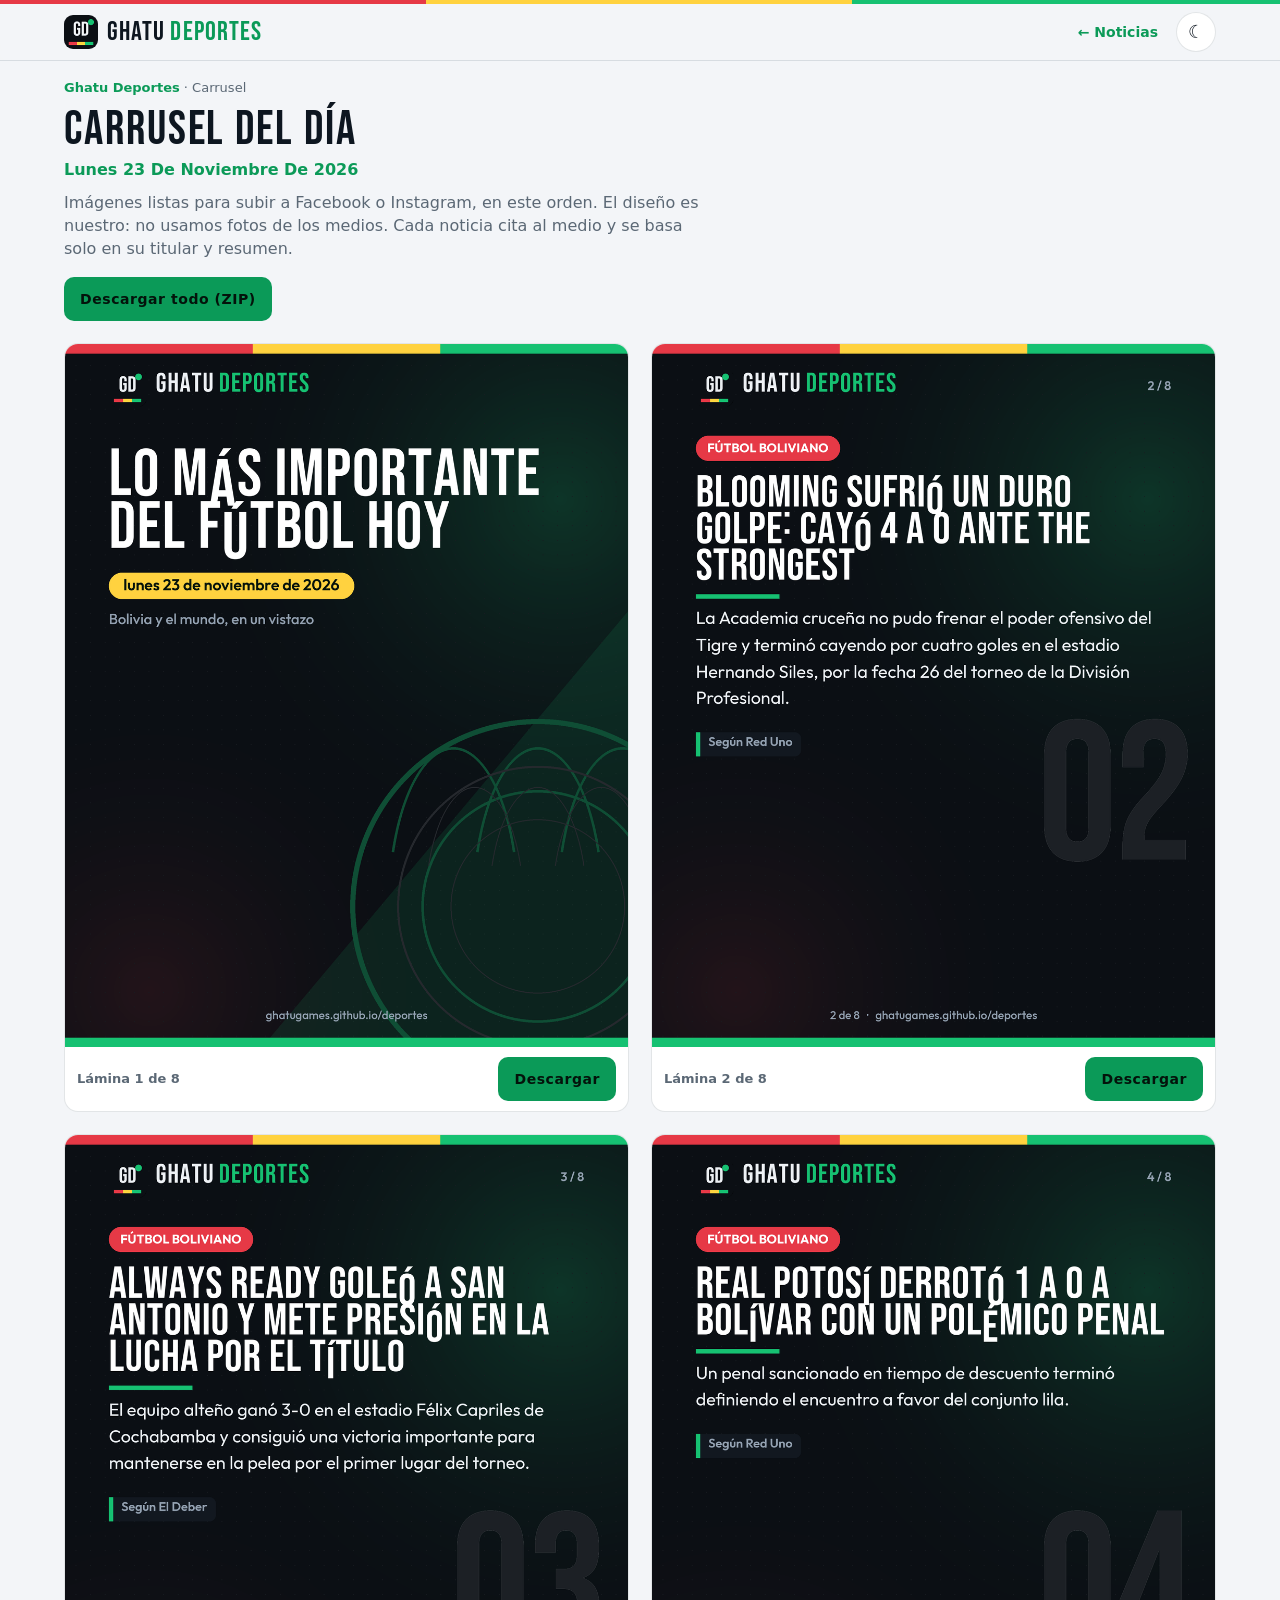
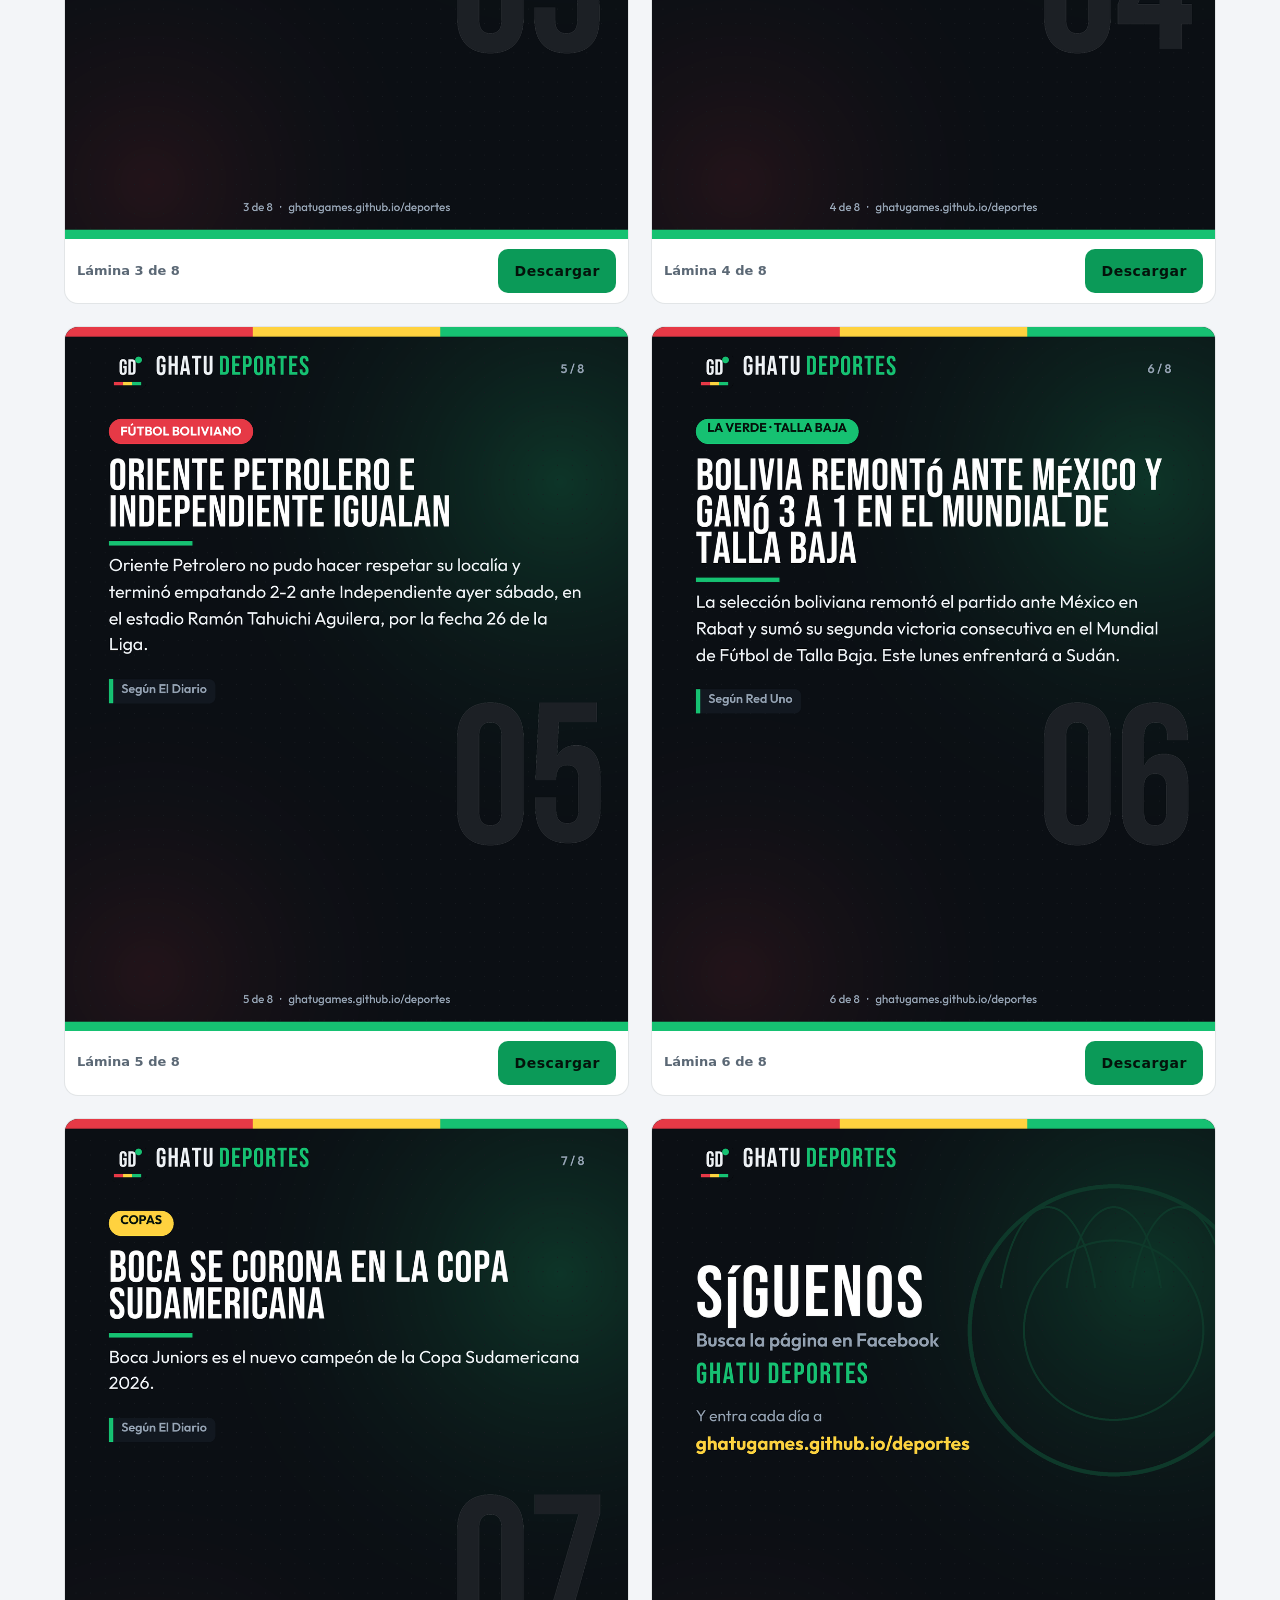
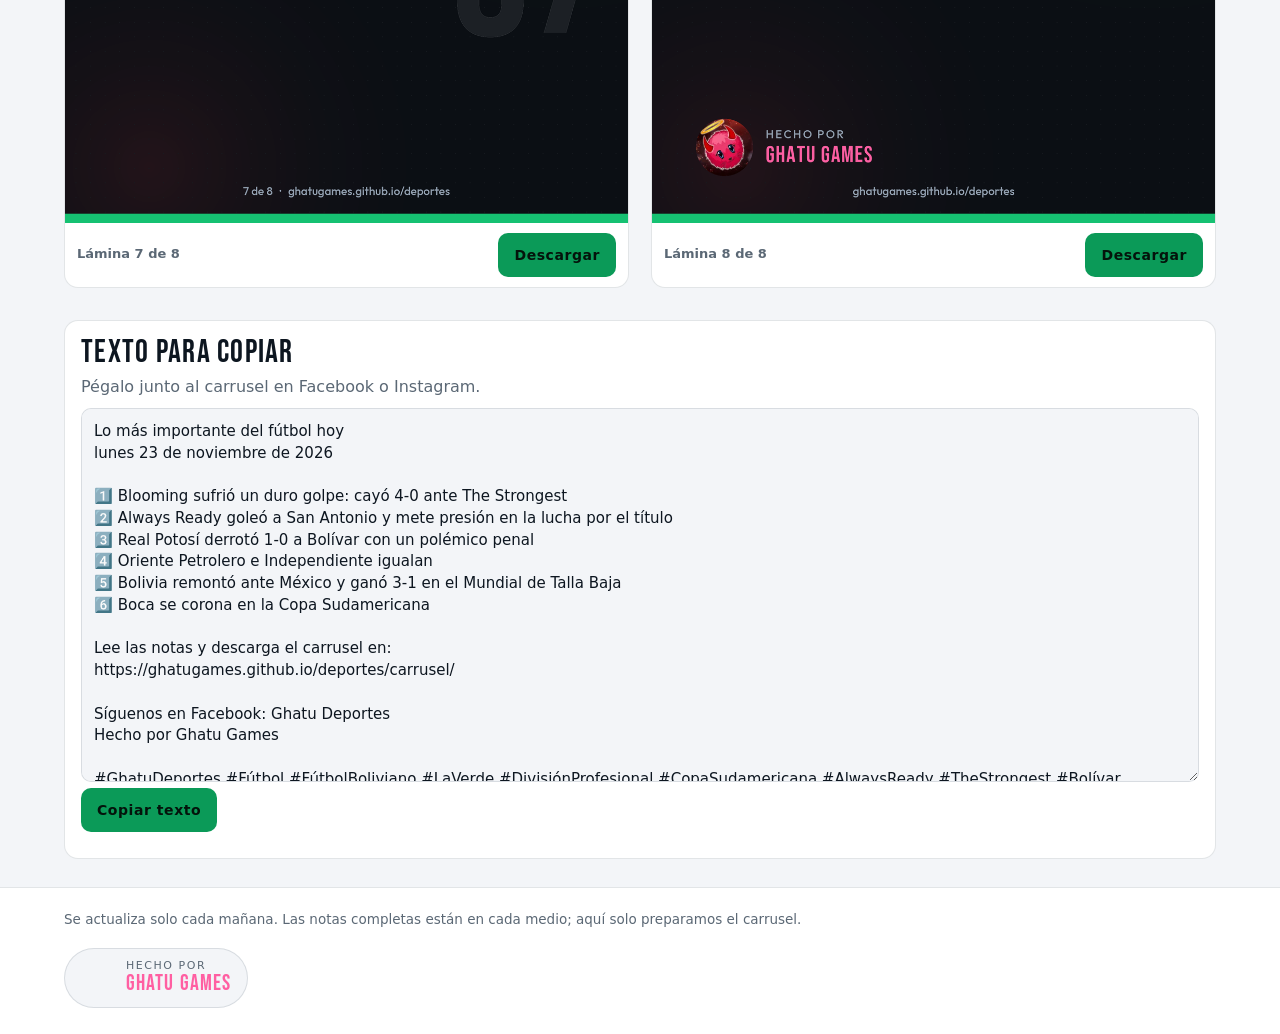
==== carrusel/index.html @ bcbf6e34 "Carrusel diario de fútbol (imágenes para Facebook e Instagram) Genera cada mañana 6–8 láminas 1080×1" ====
<!DOCTYPE html>
<html lang="es">
<head>
<meta charset="utf-8">
<meta name="viewport" content="width=device-width, initial-scale=1, viewport-fit=cover">
<title>Carrusel del día · Ghatu Deportes</title>
<meta name="description" content="Lo más importante del fútbol hoy, en imágenes listas para Facebook e Instagram. lunes 23 de noviembre de 2026.">
<meta http-equiv="Content-Security-Policy" content="default-src 'self'; img-src 'self'; style-src 'self'; script-src 'self'; connect-src 'self'; font-src 'self'; base-uri 'self'; form-action 'none'">
<meta name="theme-color" content="#0b0f14">
<meta property="og:title" content="Carrusel del día · Ghatu Deportes">
<meta property="og:description" content="Lo más importante del fútbol hoy, en imágenes para compartir.">
<meta property="og:type" content="website">
<meta property="og:url" content="https://ghatugames.github.io/deportes/carrusel/">
<meta property="og:image" content="https://ghatugames.github.io/deportes/carrusel/hoy/1.png">
<link rel="canonical" href="https://ghatugames.github.io/deportes/carrusel/">
<link rel="icon" href="../assets/icono-32.png" type="image/png">
<link rel="apple-touch-icon" href="../assets/icono-180.png">
<link rel="preload" href="../assets/fuentes/bebas-neue.woff2" as="font" type="font/woff2" crossorigin>
<link rel="stylesheet" href="../assets/estilo.css">
<link rel="stylesheet" href="estilo.css">
<script src="../assets/tema.js"></script>
</head>
<body class="pag-carrusel">
<a class="saltar" href="#laminas">Saltar a las láminas</a>
<header class="cabecera">
  <div class="envoltura barra">
    <a class="marca" href="../" aria-label="Ghatu Deportes, inicio">
      <img src="../assets/icono-64.png" alt="" width="34" height="34"><span>Ghatu <b>Deportes</b></span>
    </a>
    <a class="volver" href="../">← Noticias</a>
    <button class="tema" id="tema" type="button" aria-label="Cambiar a modo claro" title="Modo claro / oscuro"><span aria-hidden="true"></span></button>
  </div>
</header>
<main class="envoltura">
  <p class="migas"><a href="../">Ghatu Deportes</a> · Carrusel</p>
  <h1>Carrusel del día</h1>
  <p class="fecha-dia">lunes 23 de noviembre de 2026</p>
  <p class="intro">Imágenes listas para subir a Facebook o Instagram, en este orden. El diseño es nuestro: no usamos fotos de los medios. Cada noticia cita al medio y se basa solo en su titular y resumen.</p>
  <p class="acciones">
    <a class="boton" href="hoy/ghatu-deportes-carrusel-2026-11-23.zip" download>Descargar todo (ZIP)</a>
  </p>
  <section id="laminas" class="laminas" aria-label="Láminas de hoy">
<figure class="lamina">
  <img src="hoy/1.png" alt="Portada: lo más importante del fútbol hoy, lunes 23 de noviembre de 2026" width="1080" height="1350">
  <figcaption><span>Lámina 1 de 8</span><a class="boton" href="hoy/1.png" download="ghatu-deportes-2026-11-23-1.png">Descargar</a></figcaption>
</figure>
<figure class="lamina">
  <img src="hoy/2.png" alt="Blooming sufrió un duro golpe: cayó 4-0 ante The Strongest (según Red Uno)" width="1080" height="1350">
  <figcaption><span>Lámina 2 de 8</span><a class="boton" href="hoy/2.png" download="ghatu-deportes-2026-11-23-2.png">Descargar</a></figcaption>
</figure>
<figure class="lamina">
  <img src="hoy/3.png" alt="Always Ready goleó a San Antonio y mete presión en la lucha por el título (según El Deber)" width="1080" height="1350">
  <figcaption><span>Lámina 3 de 8</span><a class="boton" href="hoy/3.png" download="ghatu-deportes-2026-11-23-3.png">Descargar</a></figcaption>
</figure>
<figure class="lamina">
  <img src="hoy/4.png" alt="Real Potosí derrotó 1-0 a Bolívar con un polémico penal (según Red Uno)" width="1080" height="1350">
  <figcaption><span>Lámina 4 de 8</span><a class="boton" href="hoy/4.png" download="ghatu-deportes-2026-11-23-4.png">Descargar</a></figcaption>
</figure>
<figure class="lamina">
  <img src="hoy/5.png" alt="Oriente Petrolero e Independiente igualan (según El Diario)" width="1080" height="1350">
  <figcaption><span>Lámina 5 de 8</span><a class="boton" href="hoy/5.png" download="ghatu-deportes-2026-11-23-5.png">Descargar</a></figcaption>
</figure>
<figure class="lamina">
  <img src="hoy/6.png" alt="Bolivia remontó ante México y ganó 3-1 en el Mundial de Talla Baja (según Red Uno)" width="1080" height="1350">
  <figcaption><span>Lámina 6 de 8</span><a class="boton" href="hoy/6.png" download="ghatu-deportes-2026-11-23-6.png">Descargar</a></figcaption>
</figure>
<figure class="lamina">
  <img src="hoy/7.png" alt="Boca se corona en la Copa Sudamericana (según El Diario)" width="1080" height="1350">
  <figcaption><span>Lámina 7 de 8</span><a class="boton" href="hoy/7.png" download="ghatu-deportes-2026-11-23-7.png">Descargar</a></figcaption>
</figure>
<figure class="lamina">
  <img src="hoy/8.png" alt="Cierre: sigue a Ghatu Deportes en Facebook y en la web. Hecho por Ghatu Games." width="1080" height="1350">
  <figcaption><span>Lámina 8 de 8</span><a class="boton" href="hoy/8.png" download="ghatu-deportes-2026-11-23-8.png">Descargar</a></figcaption>
</figure>
  </section>
  <section class="epigrafe" aria-labelledby="epi-t">
    <h2 id="epi-t">Texto para copiar</h2>
    <p>Pégalo junto al carrusel en Facebook o Instagram.</p>
    <textarea id="pie" readonly rows="16">Lo más importante del fútbol hoy
lunes 23 de noviembre de 2026

1️⃣ Blooming sufrió un duro golpe: cayó 4-0 ante The Strongest
2️⃣ Always Ready goleó a San Antonio y mete presión en la lucha por el título
3️⃣ Real Potosí derrotó 1-0 a Bolívar con un polémico penal
4️⃣ Oriente Petrolero e Independiente igualan
5️⃣ Bolivia remontó ante México y ganó 3-1 en el Mundial de Talla Baja
6️⃣ Boca se corona en la Copa Sudamericana

Lee las notas y descarga el carrusel en:
https://ghatugames.github.io/deportes/carrusel/

Síguenos en Facebook: Ghatu Deportes
Hecho por Ghatu Games

#GhatuDeportes #Fútbol #FútbolBoliviano #LaVerde #DivisiónProfesional #CopaSudamericana #AlwaysReady #TheStrongest #Bolívar #Blooming #BocaJuniors #SanAntonio</textarea>
    <p class="acciones"><button type="button" class="boton" id="copiar">Copiar texto</button> <span id="copiado" hidden>Listo, ya está copiado.</span></p>
  </section>
</main>
<footer class="pie">
  <div class="envoltura">
    <p>Se actualiza solo cada mañana. Las notas completas están en cada medio; aquí solo preparamos el carrusel.</p>
    <a class="sello" href="https://ghatugames.github.io/" target="_blank" rel="noopener"><img src="../assets/ghatu-128.webp" alt="" width="44" height="44" loading="lazy"><span><small>Hecho por</small><b>Ghatu Games</b></span></a>
  </div>
</footer>
<script src="app.js"></script>
</body>
</html>
---- assets/estilo.css ----
@font-face{font-family:"Bebas Neue";src:url(fuentes/bebas-neue.woff2) format("woff2");font-display:swap}
:root{--fondo:#0b0f14;--panel:#121820;--panel2:#18202b;--linea:rgba(160,180,200,.14);--texto:#eef2f6;--suave:#93a1b1;--acento:#16c172;--acento2:#0fa35f;--rojo:#e63946;--amarillo:#ffd23f;--verde:#16c172;--sombra:0 8px 24px rgba(0,0,0,.35);--radio:12px;--max:1180px;color-scheme:dark}
@media (prefers-color-scheme:light){:root:not([data-tema=oscuro]){--fondo:#f3f5f8;--panel:#fff;--panel2:#eef1f5;--linea:rgba(20,40,60,.12);--texto:#0d1620;--suave:#5b6875;--acento:#0b9a58;--acento2:#087a46;--sombra:0 6px 18px rgba(15,30,50,.08);color-scheme:light}}
:root[data-tema=claro]{--fondo:#f3f5f8;--panel:#fff;--panel2:#eef1f5;--linea:rgba(20,40,60,.12);--texto:#0d1620;--suave:#5b6875;--acento:#0b9a58;--acento2:#087a46;--sombra:0 6px 18px rgba(15,30,50,.08);color-scheme:light}
*{box-sizing:border-box}
html{-webkit-text-size-adjust:100%}
body{margin:0;background:var(--fondo);color:var(--texto);font:16px/1.45 system-ui,-apple-system,"Segoe UI",Roboto,"Noto Sans",Arial,sans-serif;min-height:100vh;overflow-x:hidden}
a{color:inherit}
img{max-width:100%}
.envoltura{max-width:var(--max);margin:0 auto;padding:0 14px}
.saltar{position:absolute;left:-999px;top:6px;z-index:50;background:var(--acento);color:#04130b;padding:8px 12px;border-radius:8px}.saltar:focus{left:8px}
/* cabecera */
.cabecera{position:sticky;top:0;z-index:20;background:color-mix(in srgb,var(--fondo) 88%,transparent);backdrop-filter:saturate(1.4) blur(10px);-webkit-backdrop-filter:saturate(1.4) blur(10px);border-bottom:1px solid var(--linea)}
.cabecera::before{content:"";display:block;height:4px;background:linear-gradient(90deg,var(--rojo) 0 33.3%,var(--amarillo) 33.3% 66.6%,var(--verde) 66.6%)}
.barra{display:flex;align-items:center;gap:10px;height:56px}
.marca{display:flex;align-items:center;gap:9px;text-decoration:none;min-width:0}
.marca img{width:34px;height:34px;border-radius:9px;flex:none}
.marca span{font:400 27px/1 "Bebas Neue",Impact,"Arial Narrow",sans-serif;letter-spacing:.04em;white-space:nowrap}
.marca b{font-weight:400;color:var(--acento)}
.estado{margin-left:auto;display:inline-flex;align-items:center;gap:6px;min-height:30px;padding:4px 10px;border:1px solid var(--linea);border-radius:99px;background:var(--panel);color:var(--suave);font-size:12.5px;white-space:nowrap;max-width:46vw;overflow:hidden}
.estado span{overflow:hidden;text-overflow:ellipsis}
.estado i{flex:none;width:8px;height:8px;border-radius:50%;background:var(--suave)}
.estado.ok i{background:var(--verde);box-shadow:0 0 0 0 rgba(22,193,114,.6);animation:latido 2s infinite}
.estado.viejo i{background:var(--amarillo)}.estado.error i{background:var(--rojo)}
@keyframes latido{70%{box-shadow:0 0 0 7px rgba(22,193,114,0)}100%{box-shadow:0 0 0 0 rgba(22,193,114,0)}}
.tema{flex:none;width:40px;height:40px;border-radius:50%;border:1px solid var(--linea);background:var(--panel);color:var(--texto);cursor:pointer;display:grid;place-items:center}
.tema span::before{content:"☀";font-size:18px}
:root[data-tema=claro] .tema span::before{content:"☾"}
@media (prefers-color-scheme:light){:root:not([data-tema=oscuro]) .tema span::before{content:"☾"}}
/* pestañas */
.pestanas{display:flex;gap:6px;overflow-x:auto;scrollbar-width:none;padding-bottom:10px;padding-top:2px;scroll-padding:14px}
.pestanas::-webkit-scrollbar{display:none}
.pestanas button{flex:none;display:inline-flex;align-items:center;gap:6px;min-height:38px;padding:6px 13px;border-radius:99px;border:1px solid var(--linea);background:var(--panel);color:var(--suave);font:700 13.5px/1 inherit;font-family:inherit;cursor:pointer;white-space:nowrap}
.pestanas button small{font-size:11px;font-weight:700;opacity:.75;padding:2px 6px;border-radius:99px;background:var(--panel2)}
.pestanas button[aria-pressed=true]{background:var(--acento);border-color:var(--acento);color:#04130b}
.pestanas button[aria-pressed=true] small{background:rgba(0,0,0,.15);opacity:1}
/* buscador */
.buscador{position:relative;margin:14px 0 6px}
.buscador svg{position:absolute;left:13px;top:50%;width:19px;height:19px;transform:translateY(-50%);fill:none;stroke:var(--suave);stroke-width:2.2;stroke-linecap:round}
.buscador input{width:100%;height:46px;padding:0 44px 0 42px;border-radius:12px;border:1px solid var(--linea);background:var(--panel);color:var(--texto);font:inherit;font-size:16px;outline:none;-webkit-appearance:none;appearance:none}
.buscador input::-webkit-search-cancel-button{display:none}
.buscador input:focus{border-color:var(--acento);box-shadow:0 0 0 3px color-mix(in srgb,var(--acento) 25%,transparent)}
.buscador button{position:absolute;right:5px;top:50%;transform:translateY(-50%);width:36px;height:36px;border:0;border-radius:9px;background:transparent;color:var(--suave);font-size:16px;cursor:pointer}
.resumen-lista{margin:6px 2px 10px;min-height:20px;color:var(--suave);font-size:13px}
/* tarjetas */
.lista{display:grid;gap:10px}
.nota{display:grid;grid-template-columns:1fr 104px;gap:12px;align-items:start;padding:12px;background:var(--panel);border:1px solid var(--linea);border-radius:var(--radio);text-decoration:none;color:inherit;transition:border-color .15s,transform .15s;min-width:0}
.nota:hover{border-color:color-mix(in srgb,var(--acento) 55%,var(--linea))}
.nota:active{transform:scale(.995)}
.nota.sin-img{grid-template-columns:1fr}
.nota .img{grid-column:2;grid-row:1;aspect-ratio:1;border-radius:9px;overflow:hidden;background:var(--panel2)}
.nota .img img{width:100%;height:100%;object-fit:cover;display:block}
.nota .txt{grid-column:1;grid-row:1;min-width:0}
.meta{display:flex;flex-wrap:wrap;align-items:center;gap:4px 8px;margin-bottom:5px;color:var(--suave);font-size:12px}
.medio{font-weight:800;color:var(--texto);letter-spacing:.01em}
.cat{font-size:10.5px;font-weight:800;letter-spacing:.06em;text-transform:uppercase;padding:2px 7px;border-radius:5px;background:var(--panel2);color:var(--suave)}
.cat.bolivia{background:color-mix(in srgb,var(--verde) 18%,transparent);color:var(--acento)}
.cat.seleccion{background:color-mix(in srgb,var(--amarillo) 22%,transparent);color:color-mix(in srgb,var(--amarillo) 70%,var(--texto))}
.cat.copas{background:color-mix(in srgb,#5b8cff 20%,transparent);color:#7aa2ff}
.cat.otros{background:color-mix(in srgb,var(--rojo) 16%,transparent);color:#ff7b85}
:root[data-tema=claro] .cat.copas{color:#2f5fd0}:root[data-tema=claro] .cat.otros{color:#c22433}:root[data-tema=claro] .cat.seleccion{color:#8a6a00}
@media (prefers-color-scheme:light){:root:not([data-tema=oscuro]) .cat.copas{color:#2f5fd0}:root:not([data-tema=oscuro]) .cat.otros{color:#c22433}:root:not([data-tema=oscuro]) .cat.seleccion{color:#8a6a00}}
.nota h2{margin:0;font-size:16.5px;line-height:1.28;font-weight:750;overflow-wrap:anywhere}
.nota p{margin:6px 0 0;color:var(--suave);font-size:14px;line-height:1.42;display:-webkit-box;-webkit-line-clamp:2;-webkit-box-orient:vertical;overflow:hidden;overflow-wrap:anywhere}
.nota .ir{display:none}
/* portada (primera noticia con imagen) */
.nota.portada{grid-template-columns:1fr;padding:0;overflow:hidden}
.nota.portada .img{grid-column:1;grid-row:1;aspect-ratio:16/9;border-radius:0}
.nota.portada .txt{grid-row:2;padding:12px 14px 14px}
.nota.portada h2{font:400 clamp(28px,7.4vw,44px)/1.02 "Bebas Neue",Impact,"Arial Narrow",sans-serif;letter-spacing:.01em}
.nota.portada p{-webkit-line-clamp:3;font-size:15px}
.esqueleto{height:112px;border-radius:var(--radio);background:linear-gradient(90deg,var(--panel) 0,var(--panel2) 50%,var(--panel) 100%);background-size:200% 100%;animation:brillo 1.2s infinite}
@keyframes brillo{to{background-position:-200% 0}}
.mas{text-align:center;margin:18px 0 8px}
.boton{min-height:46px;padding:10px 22px;border-radius:12px;border:1px solid var(--linea);background:var(--panel);color:var(--texto);font:800 14px inherit;font-family:inherit;letter-spacing:.04em;cursor:pointer}
.boton:hover{border-color:var(--acento)}
.boton.primario{background:var(--acento);border-color:var(--acento);color:#04130b}
.aviso{padding:22px 16px;border:1px dashed var(--linea);border-radius:var(--radio);text-align:center;color:var(--suave);background:var(--panel)}
.aviso b{display:block;color:var(--texto);font-size:17px;margin-bottom:4px}
.aviso .boton{margin-top:12px}
mark{background:color-mix(in srgb,var(--amarillo) 45%,transparent);color:inherit;border-radius:3px;padding:0 1px}
/* pie */
.pie{margin-top:28px;border-top:1px solid var(--linea);padding:22px 0 calc(26px + env(safe-area-inset-bottom));color:var(--suave);font-size:13.5px;background:var(--panel)}
.pie p{margin:0 0 10px;max-width:760px}
.pie b{color:var(--texto)}
.fuentes{margin:6px 0 12px}
.fuentes summary{cursor:pointer;font-weight:800;color:var(--texto);min-height:32px;display:flex;align-items:center}
.fuentes ul{list-style:none;padding:0;margin:6px 0 0;display:grid;grid-template-columns:repeat(auto-fill,minmax(210px,1fr));gap:4px 14px}
.fuentes li{display:flex;gap:7px;align-items:center;font-size:13px}
.fuentes li i{width:8px;height:8px;border-radius:50%;background:var(--verde);flex:none}.fuentes li.mal i{background:var(--rojo)}
.fuentes li small{margin-left:auto;opacity:.8}
.pie .pie-nota{margin-top:4px;font-size:12.5px}
.sello{display:inline-flex;align-items:center;gap:10px;margin-top:8px;padding:7px 16px 7px 7px;border-radius:99px;border:1px solid var(--linea);background:var(--fondo);text-decoration:none;color:var(--texto)}
.sello:hover{border-color:#ff5fa2}
.sello img{width:44px;height:44px;border-radius:50%}
.sello span{display:flex;flex-direction:column;line-height:1.1}
.sello small{font-size:11px;letter-spacing:.14em;text-transform:uppercase;color:var(--suave)}
.sello b{font:400 22px/1 "Bebas Neue",Impact,sans-serif;letter-spacing:.05em;color:#ff5fa2}
/* tira Bolivia */
.tira{margin:12px 0 4px}
.tira-cab{display:flex;align-items:center;justify-content:space-between;gap:10px;margin-bottom:8px}
.tira h2{margin:0;display:flex;align-items:center;gap:8px;font:400 25px/1 "Bebas Neue",Impact,"Arial Narrow",sans-serif;letter-spacing:.03em}
.tira .punto{width:22px;height:14px;border-radius:3px;background:linear-gradient(180deg,var(--rojo) 0 33.3%,var(--amarillo) 33.3% 66.6%,var(--verde) 66.6%)}
.enlace{border:0;background:none;color:var(--acento);font:800 13px inherit;font-family:inherit;cursor:pointer;padding:8px 2px;min-height:36px}
.tira-lista{display:grid;grid-auto-flow:column;grid-auto-columns:minmax(236px,72%);gap:10px;overflow-x:auto;scroll-snap-type:x mandatory;scrollbar-width:none;padding-bottom:4px}
.tira-lista::-webkit-scrollbar{display:none}
.mini{scroll-snap-align:start;display:flex;flex-direction:column;gap:6px;min-height:118px;padding:11px 12px;border-radius:var(--radio);background:var(--panel);border:1px solid var(--linea);border-top:3px solid var(--verde);text-decoration:none;min-width:0}
.mini:hover{border-color:var(--acento)}
.mini b{font-size:15px;line-height:1.28;font-weight:750;display:-webkit-box;-webkit-line-clamp:3;-webkit-box-orient:vertical;overflow:hidden;overflow-wrap:anywhere}
.mini small{margin-top:auto;color:var(--suave);font-size:12px}.mini small strong{color:var(--texto)}
@media (min-width:700px){.tira-lista{grid-auto-columns:minmax(0,1fr);grid-auto-flow:row;grid-template-columns:repeat(3,minmax(0,1fr))}}
@media (min-width:1020px){.tira-lista{grid-template-columns:repeat(6,minmax(0,1fr))}}
/* celulares angostos: marca y estado compactos */
@media (max-width:480px){.marca span{font-size:23px}.marca img{width:30px;height:30px}.estado .largo{display:none}.estado{max-width:none}.barra{gap:8px}}
@media (max-width:350px){.marca span b{display:none}}
/* escritorio */
@media (min-width:700px){
  .lista{grid-template-columns:repeat(2,minmax(0,1fr));gap:14px}
  .nota.portada{grid-column:1/-1;grid-template-columns:1.25fr 1fr}
  .nota.portada .img{grid-row:1;aspect-ratio:16/10}
  .nota.portada .txt{grid-column:2;grid-row:1;padding:22px;align-self:center}
  .nota.portada p{-webkit-line-clamp:4}
  .nota.portada h2{font-size:clamp(30px,3.2vw,40px)}
  .nota{grid-template-columns:1fr 120px}
}
@media (min-width:1020px){.lista{grid-template-columns:repeat(3,minmax(0,1fr))}.pestanas{flex-wrap:wrap;overflow:visible}}
@media (prefers-reduced-motion:reduce){*{animation:none!important;transition:none!important}}
.pag404{padding:40px 14px}
.boton-enlace{display:inline-flex;align-items:center;text-decoration:none;margin-top:12px}
---- carrusel/estilo.css ----
/* Estilos propios de la página del carrusel. El resto sale de assets/estilo.css. */
.pag-carrusel h1{font:400 48px/1 "Bebas Neue",Impact,"Arial Narrow",sans-serif;letter-spacing:.04em;margin:8px 0 4px}
.pag-carrusel .fecha-dia{color:var(--acento);font-weight:800;margin:0 0 10px;text-transform:capitalize}
.pag-carrusel .intro{max-width:40rem;color:var(--suave);margin:0 0 16px}
.pag-carrusel .migas{font-size:13px;color:var(--suave);margin:18px 0 0}
.pag-carrusel .migas a{color:var(--acento);font-weight:800;text-decoration:none}
.pag-carrusel .volver{margin-left:auto;margin-right:8px;color:var(--acento);font-weight:800;text-decoration:none;font-size:14px;white-space:nowrap}
.pag-carrusel .acciones{display:flex;flex-wrap:wrap;gap:10px;align-items:center;margin:12px 0 22px}
.pag-carrusel .boton{display:inline-flex;align-items:center;justify-content:center;min-height:44px;padding:8px 16px;border-radius:10px;background:var(--acento);color:#04130b;font:800 14px/1 system-ui,sans-serif;text-decoration:none;border:0;cursor:pointer}
.pag-carrusel .boton:hover{background:var(--acento2);color:#04130b}
.pag-carrusel .laminas{display:grid;gap:22px;margin:0 0 32px}
@media (min-width:800px){.pag-carrusel .laminas{grid-template-columns:repeat(2,minmax(0,1fr))}}
.pag-carrusel .lamina{margin:0;background:var(--panel);border:1px solid var(--linea);border-radius:14px;overflow:hidden}
.pag-carrusel .lamina img{display:block;width:100%;height:auto;background:#0b0f14}
.pag-carrusel .lamina figcaption{display:flex;align-items:center;justify-content:space-between;gap:10px;padding:10px 12px}
.pag-carrusel .lamina figcaption span{color:var(--suave);font-size:13px;font-weight:700}
.pag-carrusel .epigrafe{margin:0 0 24px;padding:16px;border-radius:14px;background:var(--panel);border:1px solid var(--linea)}
.pag-carrusel .epigrafe h2{font:400 32px/1 "Bebas Neue",Impact,sans-serif;letter-spacing:.04em;margin:0 0 6px}
.pag-carrusel .epigrafe p{margin:0 0 10px;color:var(--suave)}
.pag-carrusel textarea{width:100%;box-sizing:border-box;min-height:280px;padding:12px;border-radius:10px;border:1px solid var(--linea);background:var(--fondo);color:var(--texto);font:15px/1.45 system-ui,sans-serif;resize:vertical}
.pag-carrusel #copiado{color:var(--acento);font-weight:800;font-size:14px}
@media (max-width:480px){.pag-carrusel h1{font-size:38px}.pag-carrusel .volver{font-size:13px}}
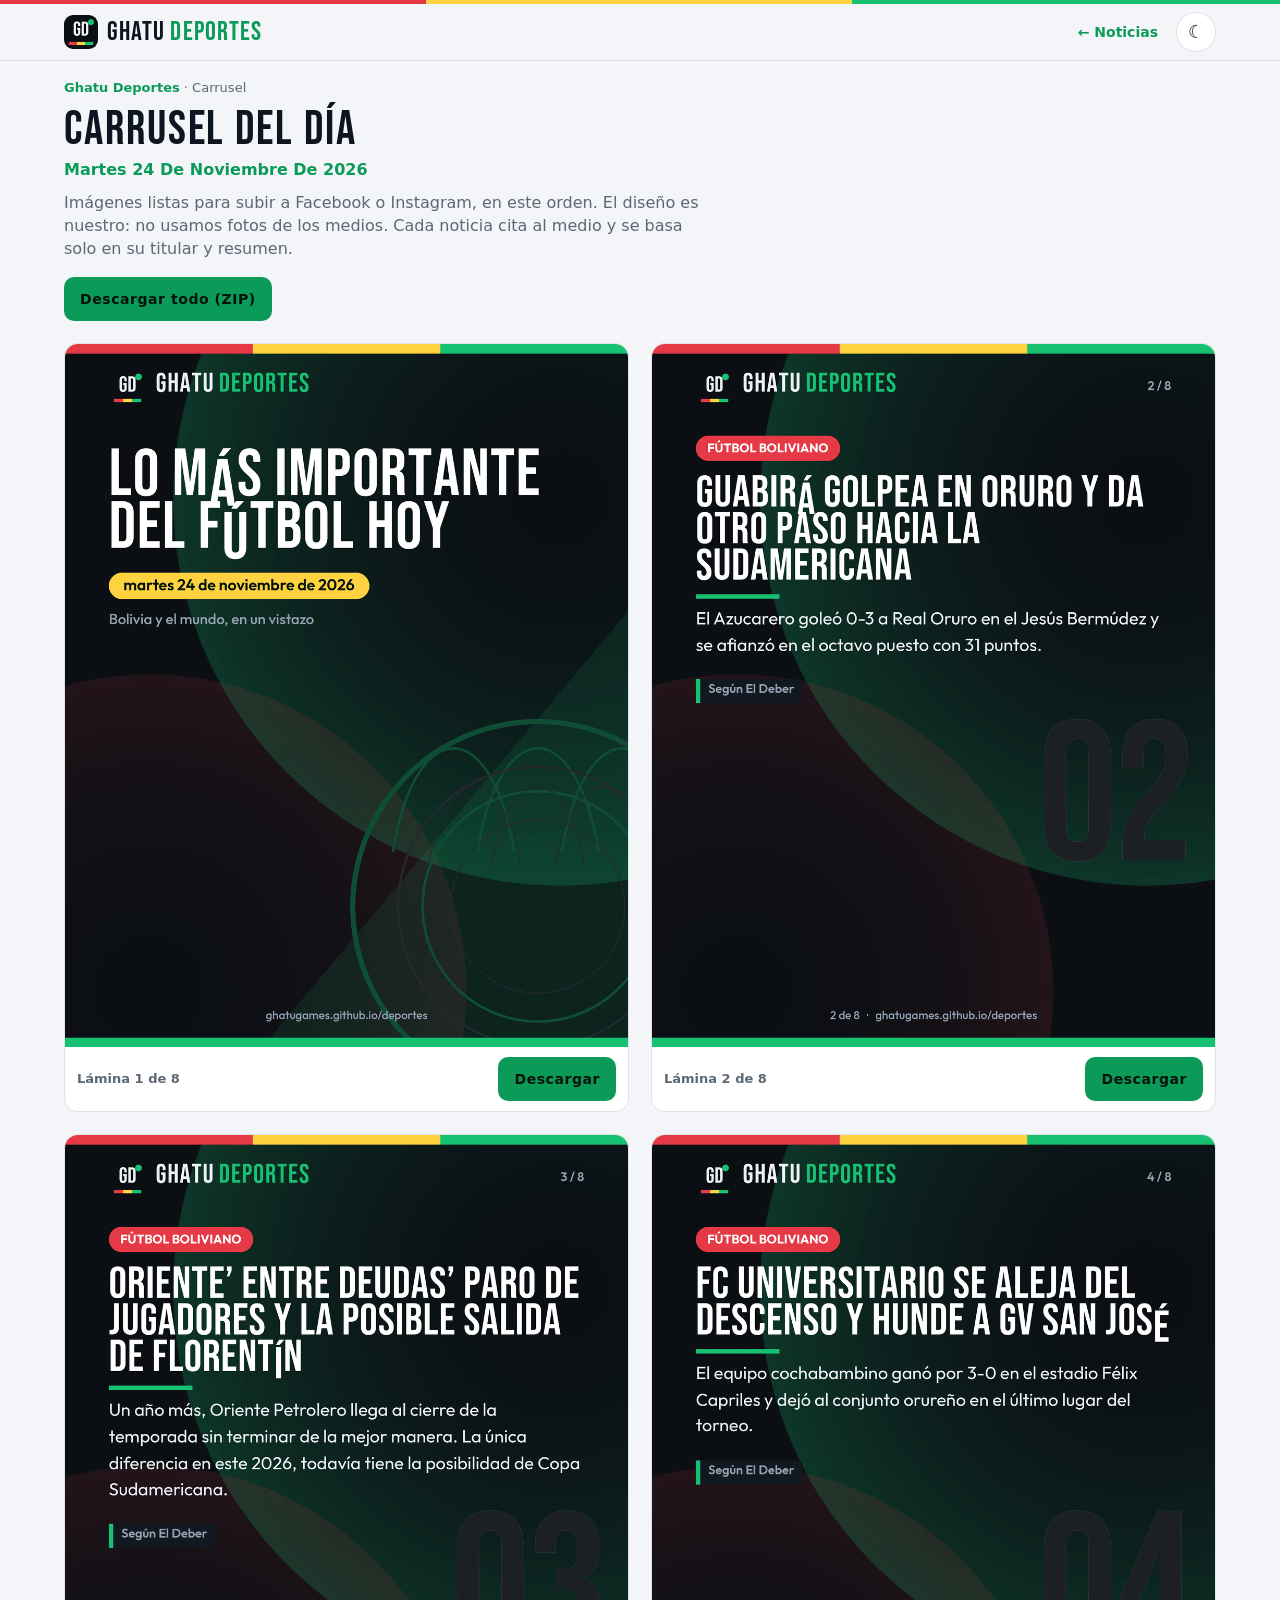
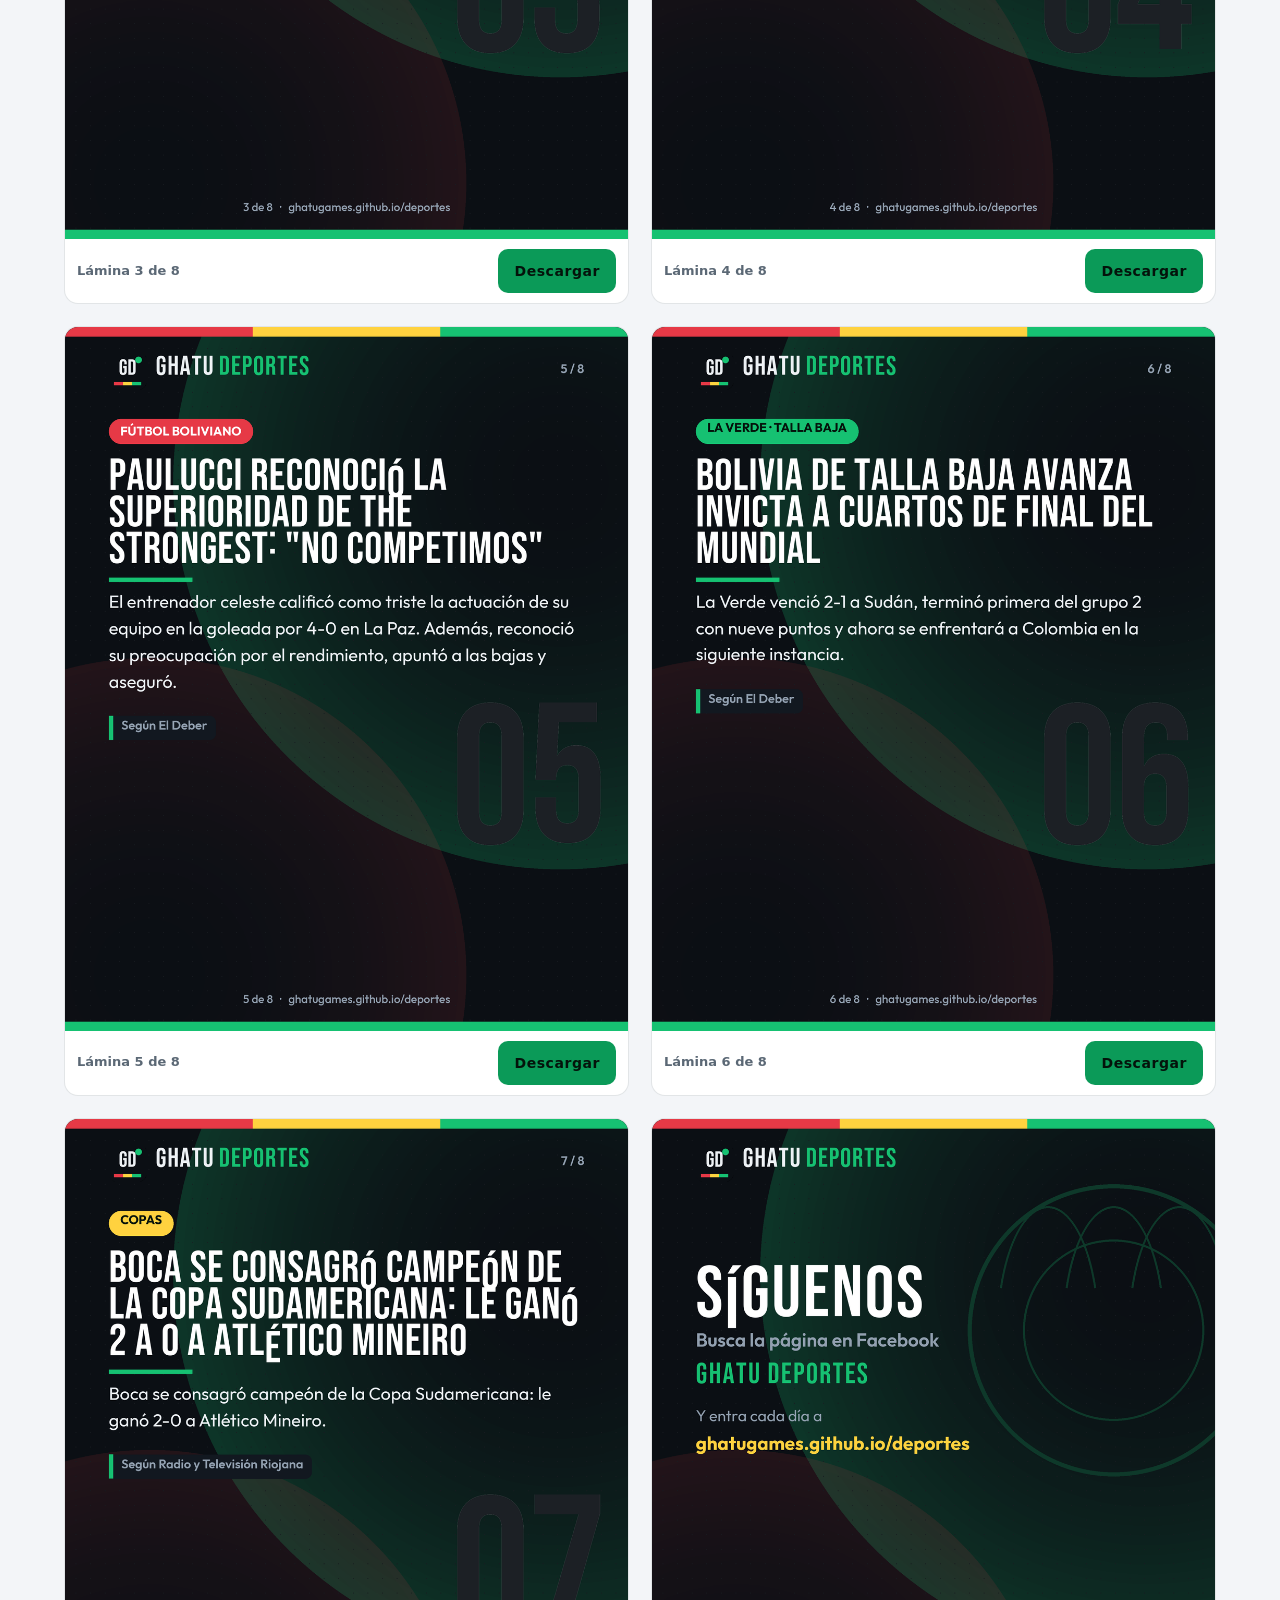
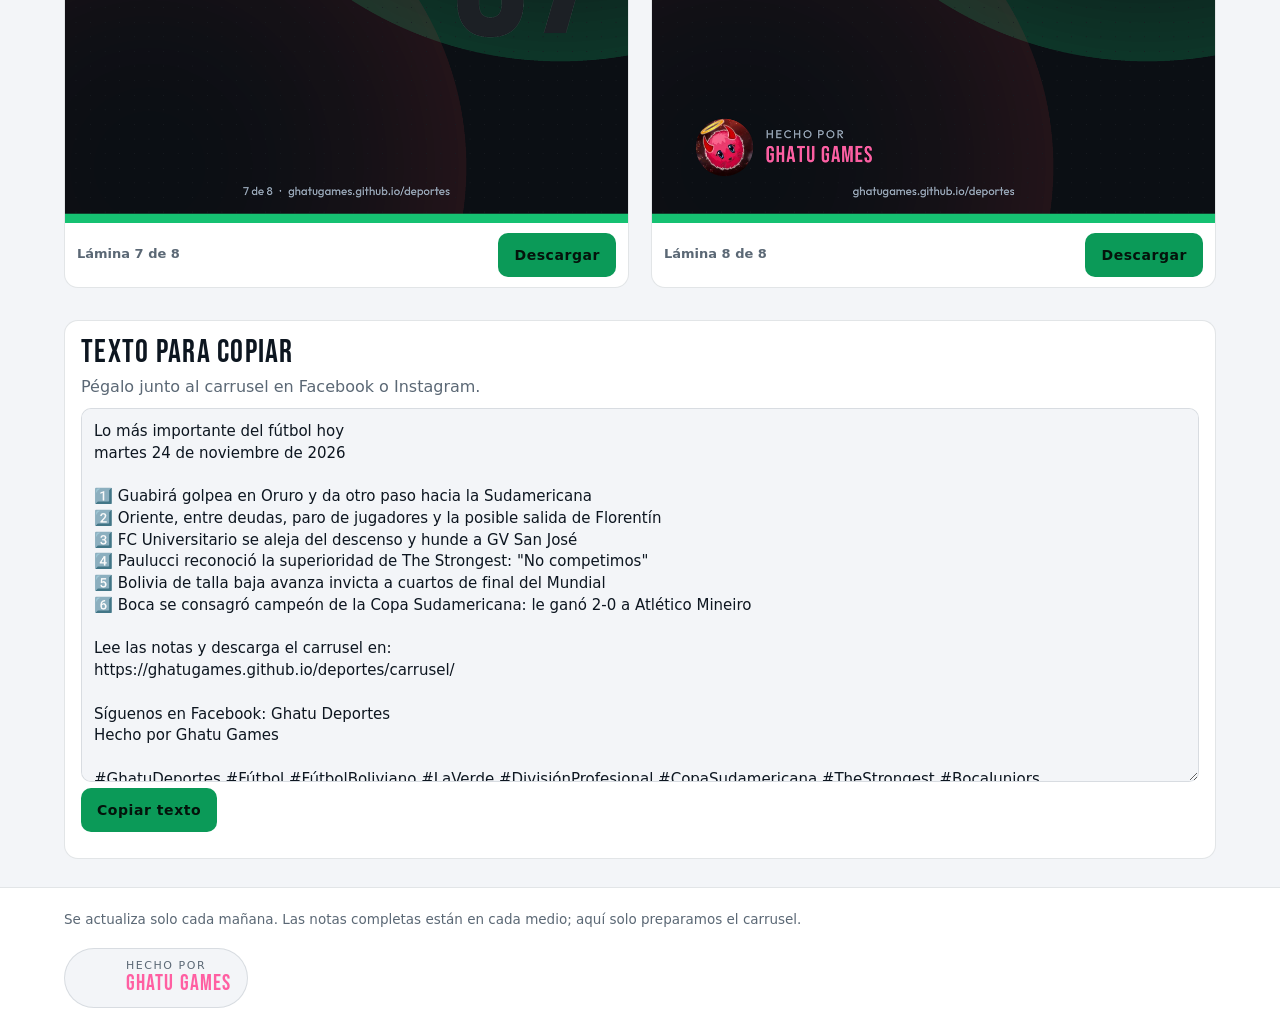
==== commit 90b8aea5: "Carrusel del 2026-11-24" ====
--- a/carrusel/index.html
+++ b/carrusel/index.html
@@ -4,7 +4,7 @@
 <meta charset="utf-8">
 <meta name="viewport" content="width=device-width, initial-scale=1, viewport-fit=cover">
 <title>Carrusel del día · Ghatu Deportes</title>
-<meta name="description" content="Lo más importante del fútbol hoy, en imágenes listas para Facebook e Instagram. lunes 23 de noviembre de 2026.">
+<meta name="description" content="Lo más importante del fútbol hoy, en imágenes listas para Facebook e Instagram. martes 24 de noviembre de 2026.">
 <meta http-equiv="Content-Security-Policy" content="default-src 'self'; img-src 'self'; style-src 'self'; script-src 'self'; connect-src 'self'; font-src 'self'; base-uri 'self'; form-action 'none'">
 <meta name="theme-color" content="#0b0f14">
 <meta property="og:title" content="Carrusel del día · Ghatu Deportes">
@@ -34,57 +34,57 @@
 <main class="envoltura">
   <p class="migas"><a href="../">Ghatu Deportes</a> · Carrusel</p>
   <h1>Carrusel del día</h1>
-  <p class="fecha-dia">lunes 23 de noviembre de 2026</p>
+  <p class="fecha-dia">martes 24 de noviembre de 2026</p>
   <p class="intro">Imágenes listas para subir a Facebook o Instagram, en este orden. El diseño es nuestro: no usamos fotos de los medios. Cada noticia cita al medio y se basa solo en su titular y resumen.</p>
   <p class="acciones">
-    <a class="boton" href="hoy/ghatu-deportes-carrusel-2026-11-23.zip" download>Descargar todo (ZIP)</a>
+    <a class="boton" href="hoy/ghatu-deportes-carrusel-2026-11-24.zip" download>Descargar todo (ZIP)</a>
   </p>
   <section id="laminas" class="laminas" aria-label="Láminas de hoy">
 <figure class="lamina">
-  <img src="hoy/1.png" alt="Portada: lo más importante del fútbol hoy, lunes 23 de noviembre de 2026" width="1080" height="1350">
-  <figcaption><span>Lámina 1 de 8</span><a class="boton" href="hoy/1.png" download="ghatu-deportes-2026-11-23-1.png">Descargar</a></figcaption>
+  <img src="hoy/1.png" alt="Portada: lo más importante del fútbol hoy, martes 24 de noviembre de 2026" width="1080" height="1350">
+  <figcaption><span>Lámina 1 de 8</span><a class="boton" href="hoy/1.png" download="ghatu-deportes-2026-11-24-1.png">Descargar</a></figcaption>
 </figure>
 <figure class="lamina">
-  <img src="hoy/2.png" alt="Blooming sufrió un duro golpe: cayó 4-0 ante The Strongest (según Red Uno)" width="1080" height="1350">
-  <figcaption><span>Lámina 2 de 8</span><a class="boton" href="hoy/2.png" download="ghatu-deportes-2026-11-23-2.png">Descargar</a></figcaption>
+  <img src="hoy/2.png" alt="Guabirá golpea en Oruro y da otro paso hacia la Sudamericana (según El Deber)" width="1080" height="1350">
+  <figcaption><span>Lámina 2 de 8</span><a class="boton" href="hoy/2.png" download="ghatu-deportes-2026-11-24-2.png">Descargar</a></figcaption>
 </figure>
 <figure class="lamina">
-  <img src="hoy/3.png" alt="Always Ready goleó a San Antonio y mete presión en la lucha por el título (según El Deber)" width="1080" height="1350">
-  <figcaption><span>Lámina 3 de 8</span><a class="boton" href="hoy/3.png" download="ghatu-deportes-2026-11-23-3.png">Descargar</a></figcaption>
+  <img src="hoy/3.png" alt="Oriente, entre deudas, paro de jugadores y la posible salida de Florentín (según El Deber)" width="1080" height="1350">
+  <figcaption><span>Lámina 3 de 8</span><a class="boton" href="hoy/3.png" download="ghatu-deportes-2026-11-24-3.png">Descargar</a></figcaption>
 </figure>
 <figure class="lamina">
-  <img src="hoy/4.png" alt="Real Potosí derrotó 1-0 a Bolívar con un polémico penal (según Red Uno)" width="1080" height="1350">
-  <figcaption><span>Lámina 4 de 8</span><a class="boton" href="hoy/4.png" download="ghatu-deportes-2026-11-23-4.png">Descargar</a></figcaption>
+  <img src="hoy/4.png" alt="FC Universitario se aleja del descenso y hunde a GV San José (según El Deber)" width="1080" height="1350">
+  <figcaption><span>Lámina 4 de 8</span><a class="boton" href="hoy/4.png" download="ghatu-deportes-2026-11-24-4.png">Descargar</a></figcaption>
 </figure>
 <figure class="lamina">
-  <img src="hoy/5.png" alt="Oriente Petrolero e Independiente igualan (según El Diario)" width="1080" height="1350">
-  <figcaption><span>Lámina 5 de 8</span><a class="boton" href="hoy/5.png" download="ghatu-deportes-2026-11-23-5.png">Descargar</a></figcaption>
+  <img src="hoy/5.png" alt="Paulucci reconoció la superioridad de The Strongest: &quot;No competimos&quot; (según El Deber)" width="1080" height="1350">
+  <figcaption><span>Lámina 5 de 8</span><a class="boton" href="hoy/5.png" download="ghatu-deportes-2026-11-24-5.png">Descargar</a></figcaption>
 </figure>
 <figure class="lamina">
-  <img src="hoy/6.png" alt="Bolivia remontó ante México y ganó 3-1 en el Mundial de Talla Baja (según Red Uno)" width="1080" height="1350">
-  <figcaption><span>Lámina 6 de 8</span><a class="boton" href="hoy/6.png" download="ghatu-deportes-2026-11-23-6.png">Descargar</a></figcaption>
+  <img src="hoy/6.png" alt="Bolivia de talla baja avanza invicta a cuartos de final del Mundial (según El Deber)" width="1080" height="1350">
+  <figcaption><span>Lámina 6 de 8</span><a class="boton" href="hoy/6.png" download="ghatu-deportes-2026-11-24-6.png">Descargar</a></figcaption>
 </figure>
 <figure class="lamina">
-  <img src="hoy/7.png" alt="Boca se corona en la Copa Sudamericana (según El Diario)" width="1080" height="1350">
-  <figcaption><span>Lámina 7 de 8</span><a class="boton" href="hoy/7.png" download="ghatu-deportes-2026-11-23-7.png">Descargar</a></figcaption>
+  <img src="hoy/7.png" alt="Boca se consagró campeón de la Copa Sudamericana: le ganó 2-0 a Atlético Mineiro (según Radio y Televisión Riojana)" width="1080" height="1350">
+  <figcaption><span>Lámina 7 de 8</span><a class="boton" href="hoy/7.png" download="ghatu-deportes-2026-11-24-7.png">Descargar</a></figcaption>
 </figure>
 <figure class="lamina">
   <img src="hoy/8.png" alt="Cierre: sigue a Ghatu Deportes en Facebook y en la web. Hecho por Ghatu Games." width="1080" height="1350">
-  <figcaption><span>Lámina 8 de 8</span><a class="boton" href="hoy/8.png" download="ghatu-deportes-2026-11-23-8.png">Descargar</a></figcaption>
+  <figcaption><span>Lámina 8 de 8</span><a class="boton" href="hoy/8.png" download="ghatu-deportes-2026-11-24-8.png">Descargar</a></figcaption>
 </figure>
   </section>
   <section class="epigrafe" aria-labelledby="epi-t">
     <h2 id="epi-t">Texto para copiar</h2>
     <p>Pégalo junto al carrusel en Facebook o Instagram.</p>
     <textarea id="pie" readonly rows="16">Lo más importante del fútbol hoy
-lunes 23 de noviembre de 2026
+martes 24 de noviembre de 2026
 
-1️⃣ Blooming sufrió un duro golpe: cayó 4-0 ante The Strongest
-2️⃣ Always Ready goleó a San Antonio y mete presión en la lucha por el título
-3️⃣ Real Potosí derrotó 1-0 a Bolívar con un polémico penal
-4️⃣ Oriente Petrolero e Independiente igualan
-5️⃣ Bolivia remontó ante México y ganó 3-1 en el Mundial de Talla Baja
-6️⃣ Boca se corona en la Copa Sudamericana
+1️⃣ Guabirá golpea en Oruro y da otro paso hacia la Sudamericana
+2️⃣ Oriente, entre deudas, paro de jugadores y la posible salida de Florentín
+3️⃣ FC Universitario se aleja del descenso y hunde a GV San José
+4️⃣ Paulucci reconoció la superioridad de The Strongest: &quot;No competimos&quot;
+5️⃣ Bolivia de talla baja avanza invicta a cuartos de final del Mundial
+6️⃣ Boca se consagró campeón de la Copa Sudamericana: le ganó 2-0 a Atlético Mineiro
 
 Lee las notas y descarga el carrusel en:
 https://ghatugames.github.io/deportes/carrusel/
@@ -92,7 +92,7 @@
 Síguenos en Facebook: Ghatu Deportes
 Hecho por Ghatu Games
 
-#GhatuDeportes #Fútbol #FútbolBoliviano #LaVerde #DivisiónProfesional #CopaSudamericana #AlwaysReady #TheStrongest #Bolívar #Blooming #BocaJuniors #SanAntonio</textarea>
+#GhatuDeportes #Fútbol #FútbolBoliviano #LaVerde #DivisiónProfesional #CopaSudamericana #TheStrongest #BocaJuniors</textarea>
     <p class="acciones"><button type="button" class="boton" id="copiar">Copiar texto</button> <span id="copiado" hidden>Listo, ya está copiado.</span></p>
   </section>
 </main>
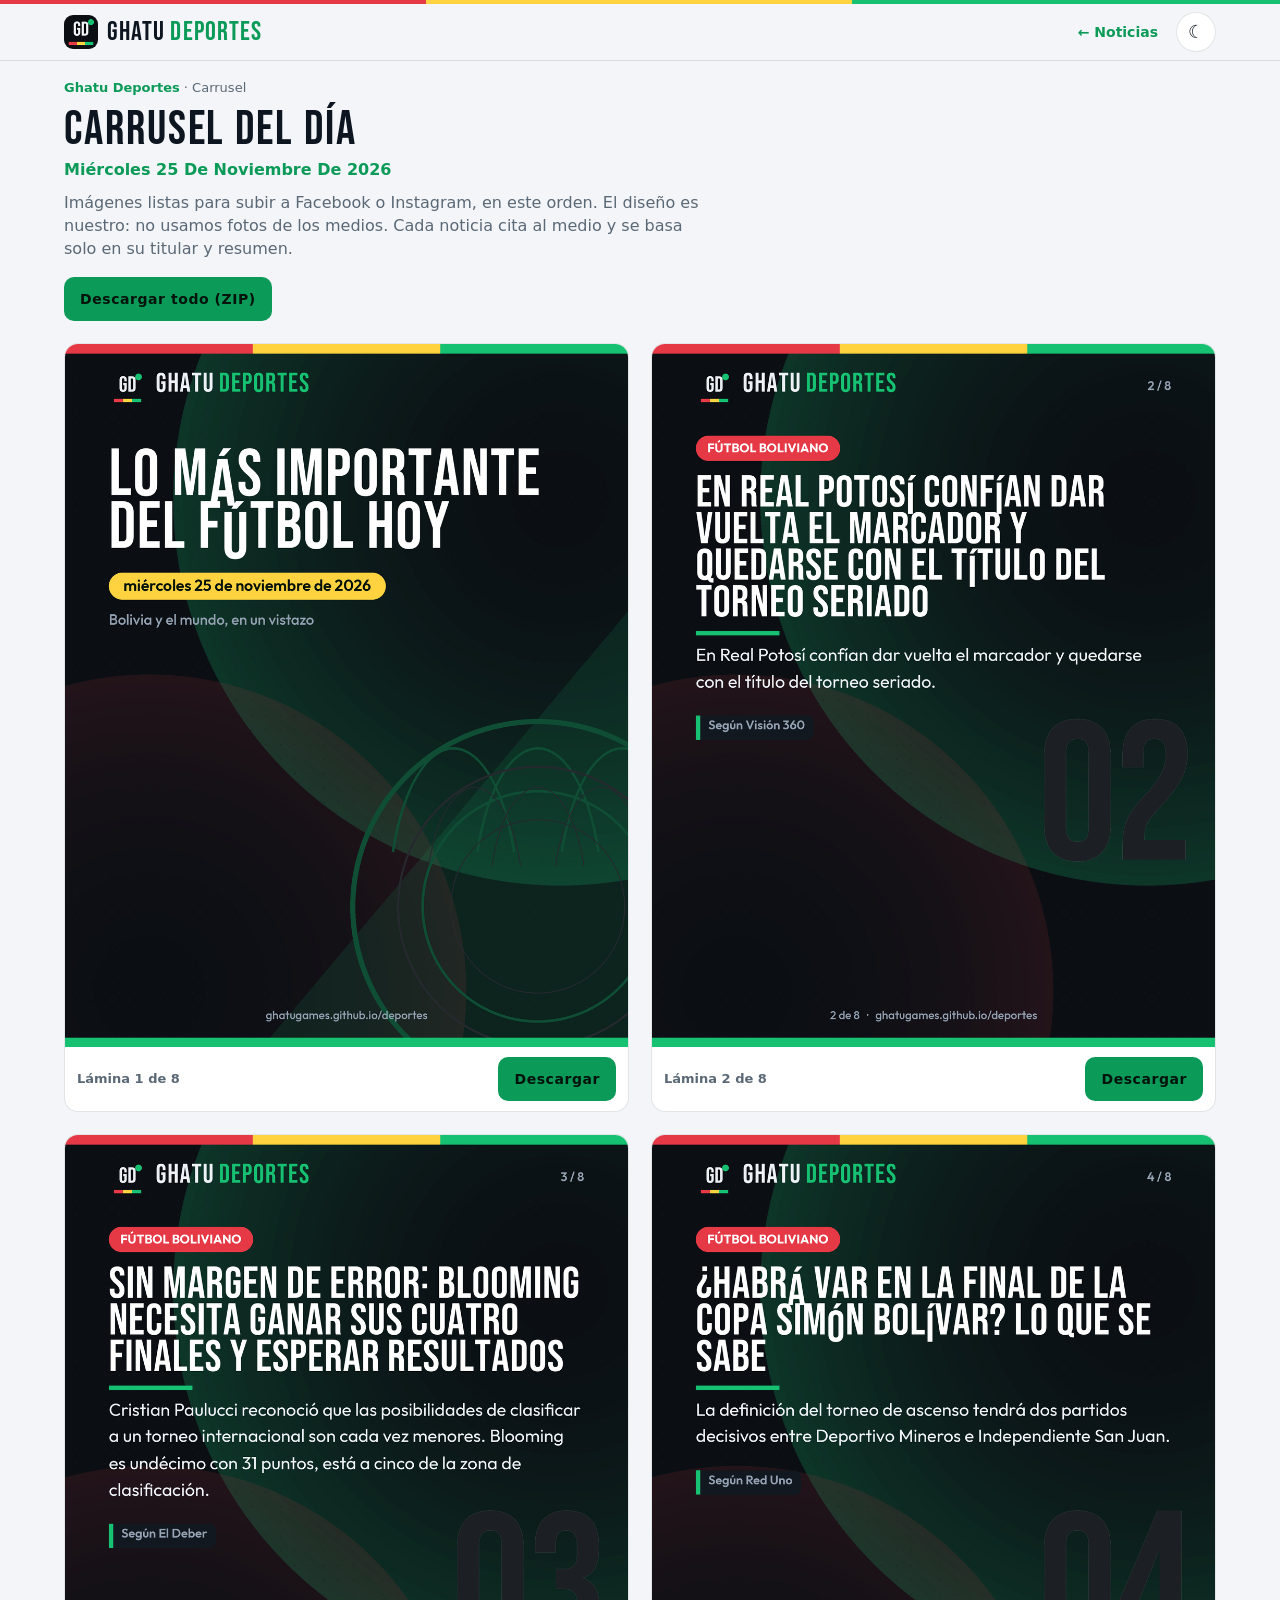
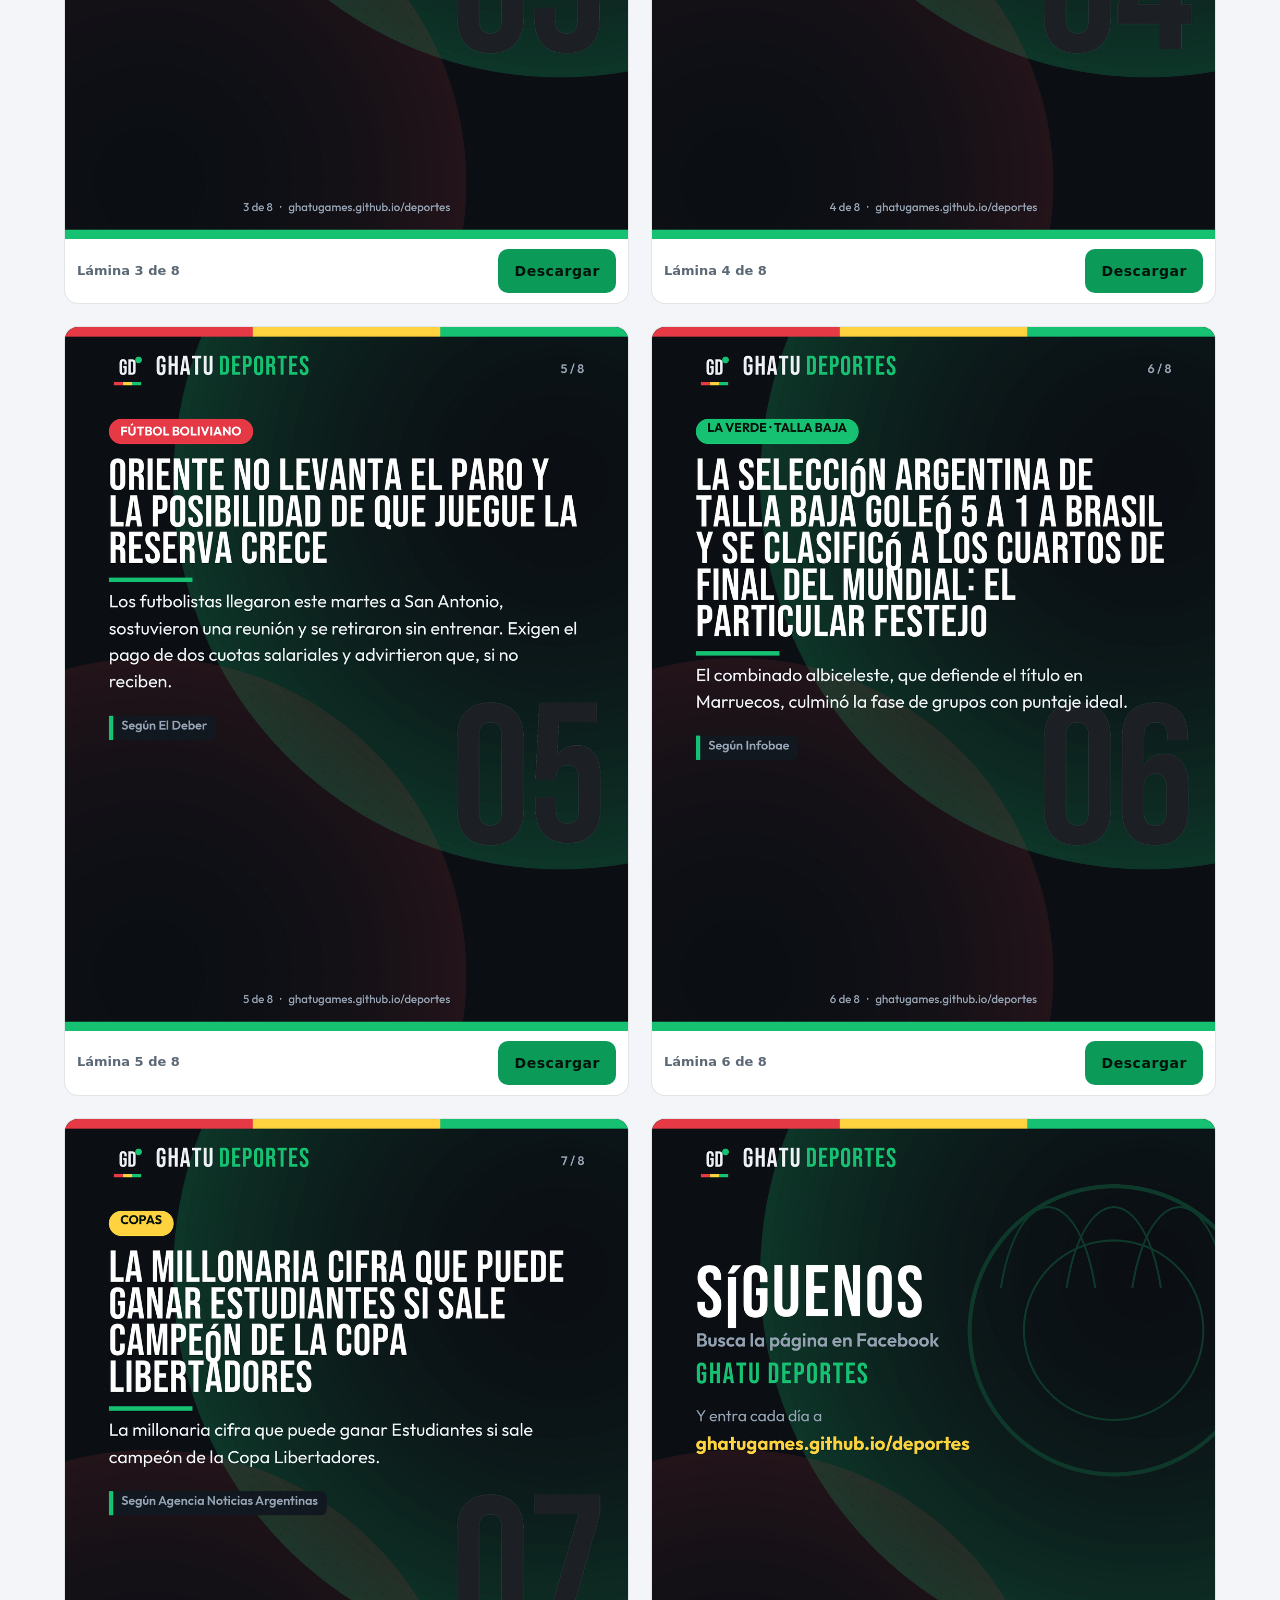
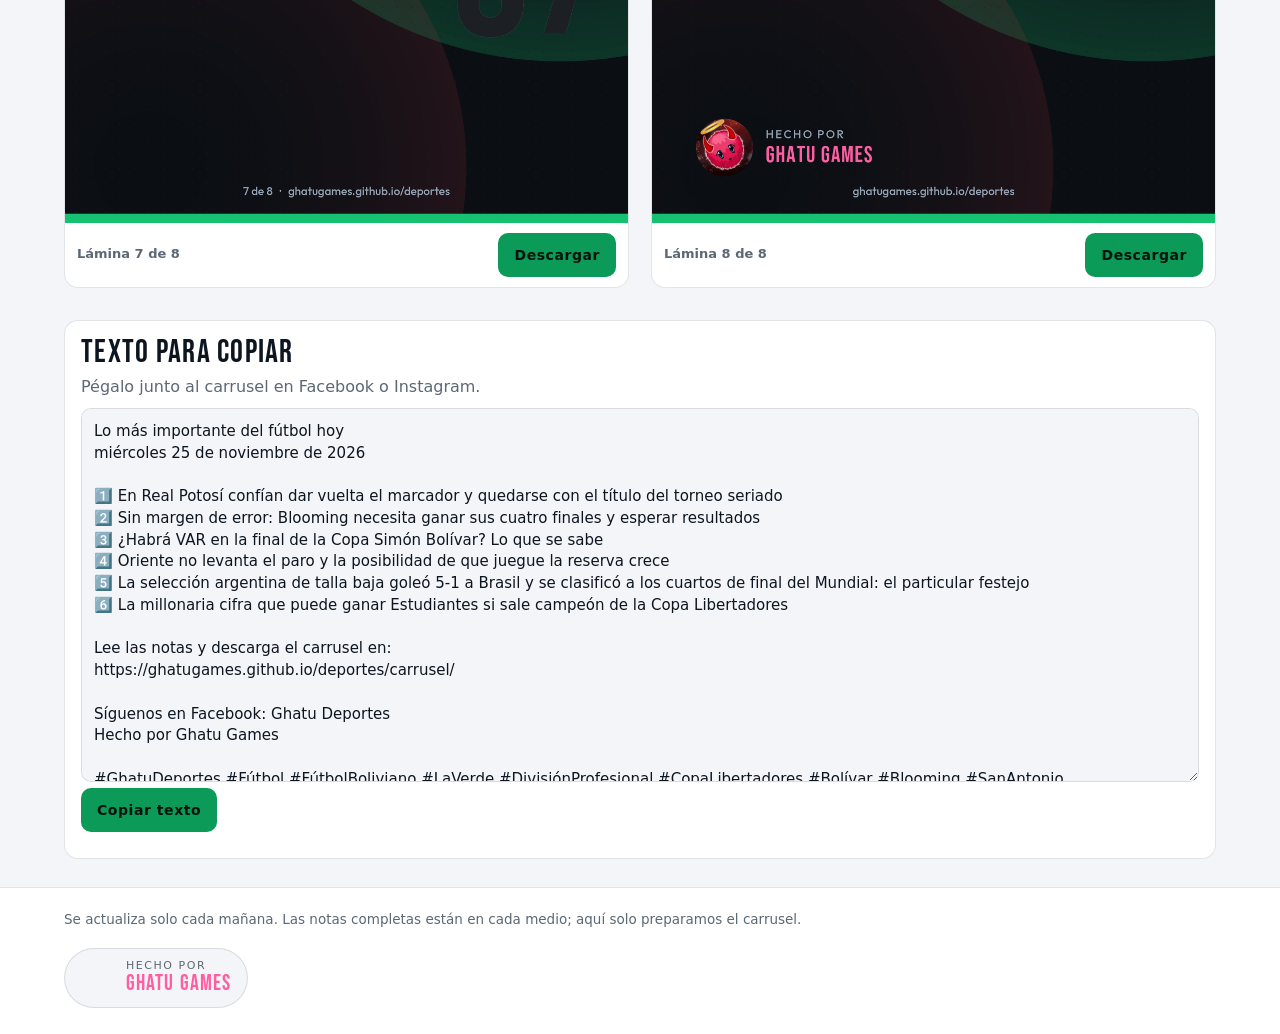
==== commit ec0c5a56: "Carrusel del 2026-11-25" ====
--- a/carrusel/index.html
+++ b/carrusel/index.html
@@ -4,7 +4,7 @@
 <meta charset="utf-8">
 <meta name="viewport" content="width=device-width, initial-scale=1, viewport-fit=cover">
 <title>Carrusel del día · Ghatu Deportes</title>
-<meta name="description" content="Lo más importante del fútbol hoy, en imágenes listas para Facebook e Instagram. martes 24 de noviembre de 2026.">
+<meta name="description" content="Lo más importante del fútbol hoy, en imágenes listas para Facebook e Instagram. miércoles 25 de noviembre de 2026.">
 <meta http-equiv="Content-Security-Policy" content="default-src 'self'; img-src 'self'; style-src 'self'; script-src 'self'; connect-src 'self'; font-src 'self'; base-uri 'self'; form-action 'none'">
 <meta name="theme-color" content="#0b0f14">
 <meta property="og:title" content="Carrusel del día · Ghatu Deportes">
@@ -34,57 +34,57 @@
 <main class="envoltura">
   <p class="migas"><a href="../">Ghatu Deportes</a> · Carrusel</p>
   <h1>Carrusel del día</h1>
-  <p class="fecha-dia">martes 24 de noviembre de 2026</p>
+  <p class="fecha-dia">miércoles 25 de noviembre de 2026</p>
   <p class="intro">Imágenes listas para subir a Facebook o Instagram, en este orden. El diseño es nuestro: no usamos fotos de los medios. Cada noticia cita al medio y se basa solo en su titular y resumen.</p>
   <p class="acciones">
-    <a class="boton" href="hoy/ghatu-deportes-carrusel-2026-11-24.zip" download>Descargar todo (ZIP)</a>
+    <a class="boton" href="hoy/ghatu-deportes-carrusel-2026-11-25.zip" download>Descargar todo (ZIP)</a>
   </p>
   <section id="laminas" class="laminas" aria-label="Láminas de hoy">
 <figure class="lamina">
-  <img src="hoy/1.png" alt="Portada: lo más importante del fútbol hoy, martes 24 de noviembre de 2026" width="1080" height="1350">
-  <figcaption><span>Lámina 1 de 8</span><a class="boton" href="hoy/1.png" download="ghatu-deportes-2026-11-24-1.png">Descargar</a></figcaption>
+  <img src="hoy/1.png" alt="Portada: lo más importante del fútbol hoy, miércoles 25 de noviembre de 2026" width="1080" height="1350">
+  <figcaption><span>Lámina 1 de 8</span><a class="boton" href="hoy/1.png" download="ghatu-deportes-2026-11-25-1.png">Descargar</a></figcaption>
 </figure>
 <figure class="lamina">
-  <img src="hoy/2.png" alt="Guabirá golpea en Oruro y da otro paso hacia la Sudamericana (según El Deber)" width="1080" height="1350">
-  <figcaption><span>Lámina 2 de 8</span><a class="boton" href="hoy/2.png" download="ghatu-deportes-2026-11-24-2.png">Descargar</a></figcaption>
+  <img src="hoy/2.png" alt="En Real Potosí confían dar vuelta el marcador y quedarse con el título del torneo seriado (según Visión 360)" width="1080" height="1350">
+  <figcaption><span>Lámina 2 de 8</span><a class="boton" href="hoy/2.png" download="ghatu-deportes-2026-11-25-2.png">Descargar</a></figcaption>
 </figure>
 <figure class="lamina">
-  <img src="hoy/3.png" alt="Oriente, entre deudas, paro de jugadores y la posible salida de Florentín (según El Deber)" width="1080" height="1350">
-  <figcaption><span>Lámina 3 de 8</span><a class="boton" href="hoy/3.png" download="ghatu-deportes-2026-11-24-3.png">Descargar</a></figcaption>
+  <img src="hoy/3.png" alt="Sin margen de error: Blooming necesita ganar sus cuatro finales y esperar resultados (según El Deber)" width="1080" height="1350">
+  <figcaption><span>Lámina 3 de 8</span><a class="boton" href="hoy/3.png" download="ghatu-deportes-2026-11-25-3.png">Descargar</a></figcaption>
 </figure>
 <figure class="lamina">
-  <img src="hoy/4.png" alt="FC Universitario se aleja del descenso y hunde a GV San José (según El Deber)" width="1080" height="1350">
-  <figcaption><span>Lámina 4 de 8</span><a class="boton" href="hoy/4.png" download="ghatu-deportes-2026-11-24-4.png">Descargar</a></figcaption>
+  <img src="hoy/4.png" alt="¿Habrá VAR en la final de la Copa Simón Bolívar? Lo que se sabe (según Red Uno)" width="1080" height="1350">
+  <figcaption><span>Lámina 4 de 8</span><a class="boton" href="hoy/4.png" download="ghatu-deportes-2026-11-25-4.png">Descargar</a></figcaption>
 </figure>
 <figure class="lamina">
-  <img src="hoy/5.png" alt="Paulucci reconoció la superioridad de The Strongest: &quot;No competimos&quot; (según El Deber)" width="1080" height="1350">
-  <figcaption><span>Lámina 5 de 8</span><a class="boton" href="hoy/5.png" download="ghatu-deportes-2026-11-24-5.png">Descargar</a></figcaption>
+  <img src="hoy/5.png" alt="Oriente no levanta el paro y la posibilidad de que juegue la reserva crece (según El Deber)" width="1080" height="1350">
+  <figcaption><span>Lámina 5 de 8</span><a class="boton" href="hoy/5.png" download="ghatu-deportes-2026-11-25-5.png">Descargar</a></figcaption>
 </figure>
 <figure class="lamina">
-  <img src="hoy/6.png" alt="Bolivia de talla baja avanza invicta a cuartos de final del Mundial (según El Deber)" width="1080" height="1350">
-  <figcaption><span>Lámina 6 de 8</span><a class="boton" href="hoy/6.png" download="ghatu-deportes-2026-11-24-6.png">Descargar</a></figcaption>
+  <img src="hoy/6.png" alt="La selección argentina de talla baja goleó 5-1 a Brasil y se clasificó a los cuartos de final del Mundial: el particular festejo (según Infobae)" width="1080" height="1350">
+  <figcaption><span>Lámina 6 de 8</span><a class="boton" href="hoy/6.png" download="ghatu-deportes-2026-11-25-6.png">Descargar</a></figcaption>
 </figure>
 <figure class="lamina">
-  <img src="hoy/7.png" alt="Boca se consagró campeón de la Copa Sudamericana: le ganó 2-0 a Atlético Mineiro (según Radio y Televisión Riojana)" width="1080" height="1350">
-  <figcaption><span>Lámina 7 de 8</span><a class="boton" href="hoy/7.png" download="ghatu-deportes-2026-11-24-7.png">Descargar</a></figcaption>
+  <img src="hoy/7.png" alt="La millonaria cifra que puede ganar Estudiantes si sale campeón de la Copa Libertadores (según Agencia Noticias Argentinas)" width="1080" height="1350">
+  <figcaption><span>Lámina 7 de 8</span><a class="boton" href="hoy/7.png" download="ghatu-deportes-2026-11-25-7.png">Descargar</a></figcaption>
 </figure>
 <figure class="lamina">
   <img src="hoy/8.png" alt="Cierre: sigue a Ghatu Deportes en Facebook y en la web. Hecho por Ghatu Games." width="1080" height="1350">
-  <figcaption><span>Lámina 8 de 8</span><a class="boton" href="hoy/8.png" download="ghatu-deportes-2026-11-24-8.png">Descargar</a></figcaption>
+  <figcaption><span>Lámina 8 de 8</span><a class="boton" href="hoy/8.png" download="ghatu-deportes-2026-11-25-8.png">Descargar</a></figcaption>
 </figure>
   </section>
   <section class="epigrafe" aria-labelledby="epi-t">
     <h2 id="epi-t">Texto para copiar</h2>
     <p>Pégalo junto al carrusel en Facebook o Instagram.</p>
     <textarea id="pie" readonly rows="16">Lo más importante del fútbol hoy
-martes 24 de noviembre de 2026
+miércoles 25 de noviembre de 2026
 
-1️⃣ Guabirá golpea en Oruro y da otro paso hacia la Sudamericana
-2️⃣ Oriente, entre deudas, paro de jugadores y la posible salida de Florentín
-3️⃣ FC Universitario se aleja del descenso y hunde a GV San José
-4️⃣ Paulucci reconoció la superioridad de The Strongest: &quot;No competimos&quot;
-5️⃣ Bolivia de talla baja avanza invicta a cuartos de final del Mundial
-6️⃣ Boca se consagró campeón de la Copa Sudamericana: le ganó 2-0 a Atlético Mineiro
+1️⃣ En Real Potosí confían dar vuelta el marcador y quedarse con el título del torneo seriado
+2️⃣ Sin margen de error: Blooming necesita ganar sus cuatro finales y esperar resultados
+3️⃣ ¿Habrá VAR en la final de la Copa Simón Bolívar? Lo que se sabe
+4️⃣ Oriente no levanta el paro y la posibilidad de que juegue la reserva crece
+5️⃣ La selección argentina de talla baja goleó 5-1 a Brasil y se clasificó a los cuartos de final del Mundial: el particular festejo
+6️⃣ La millonaria cifra que puede ganar Estudiantes si sale campeón de la Copa Libertadores
 
 Lee las notas y descarga el carrusel en:
 https://ghatugames.github.io/deportes/carrusel/
@@ -92,7 +92,7 @@
 Síguenos en Facebook: Ghatu Deportes
 Hecho por Ghatu Games
 
-#GhatuDeportes #Fútbol #FútbolBoliviano #LaVerde #DivisiónProfesional #CopaSudamericana #TheStrongest #BocaJuniors</textarea>
+#GhatuDeportes #Fútbol #FútbolBoliviano #LaVerde #DivisiónProfesional #CopaLibertadores #Bolívar #Blooming #SanAntonio</textarea>
     <p class="acciones"><button type="button" class="boton" id="copiar">Copiar texto</button> <span id="copiado" hidden>Listo, ya está copiado.</span></p>
   </section>
 </main>
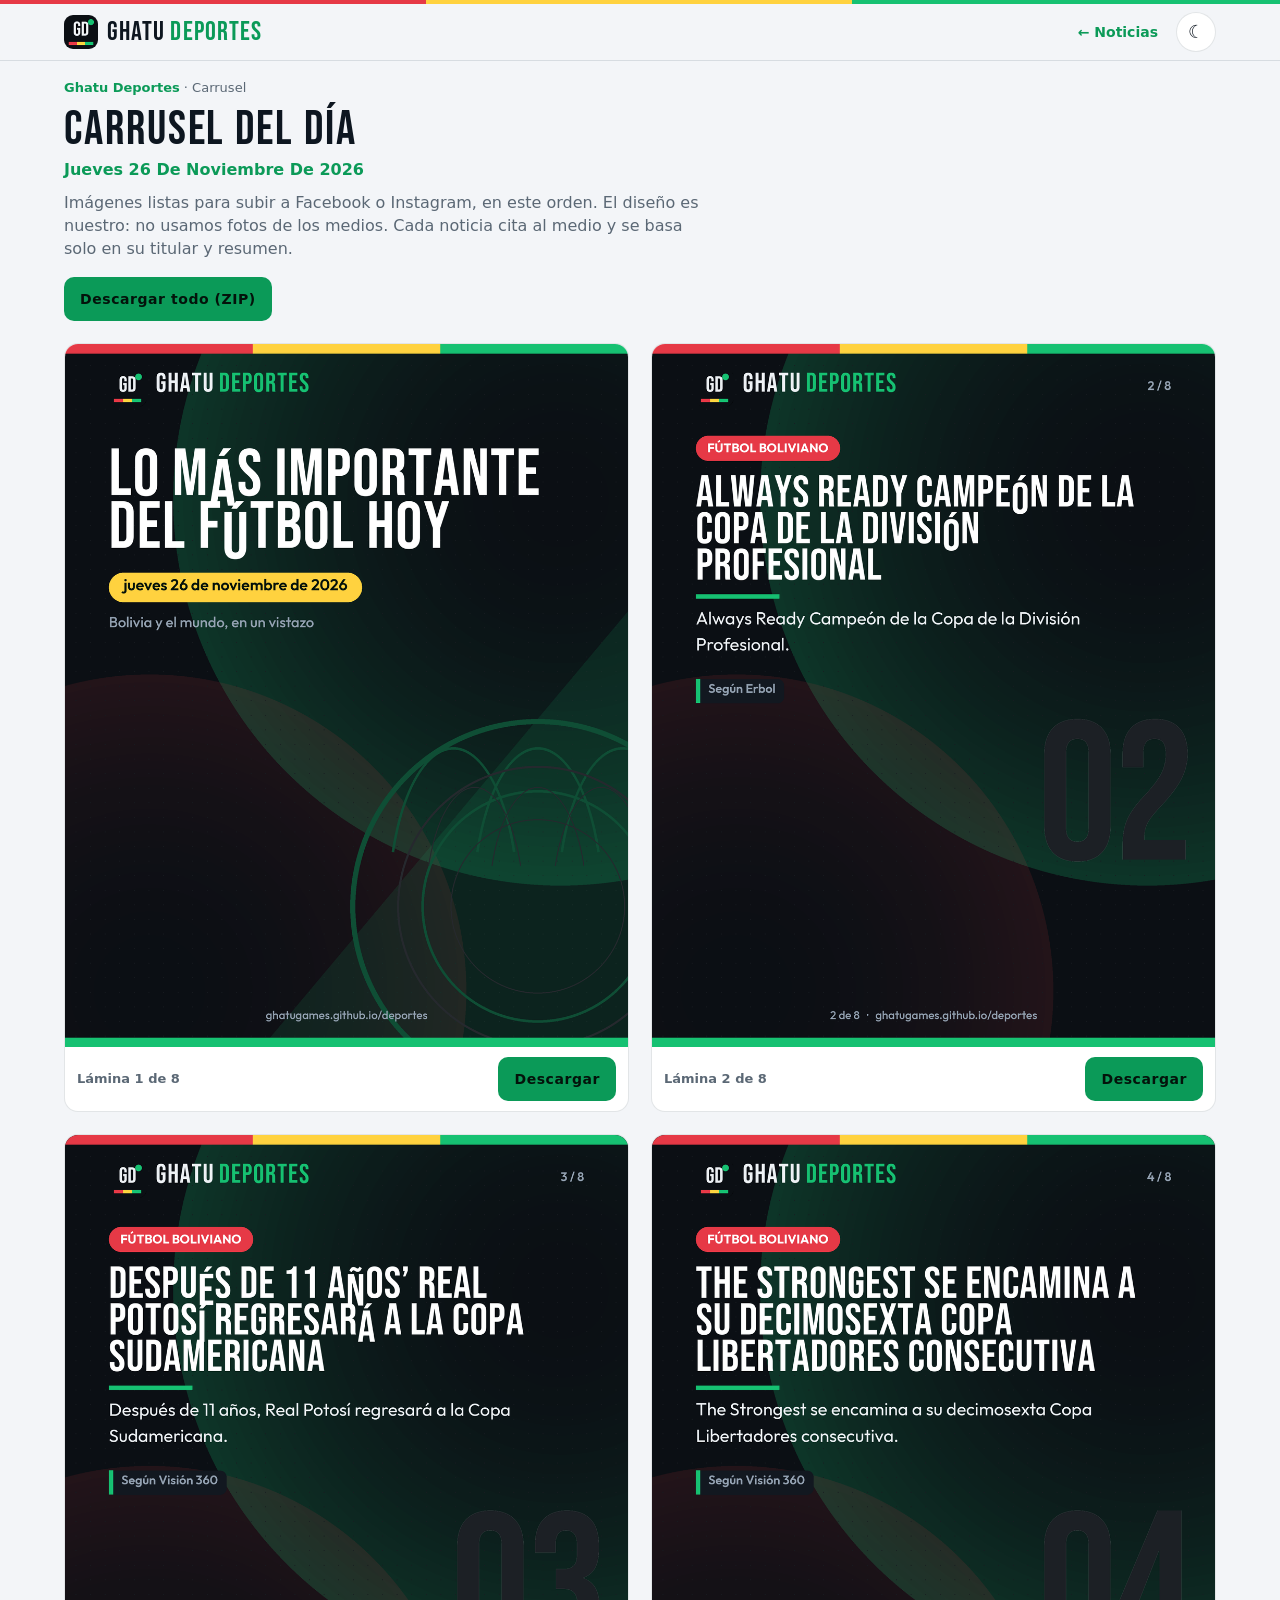
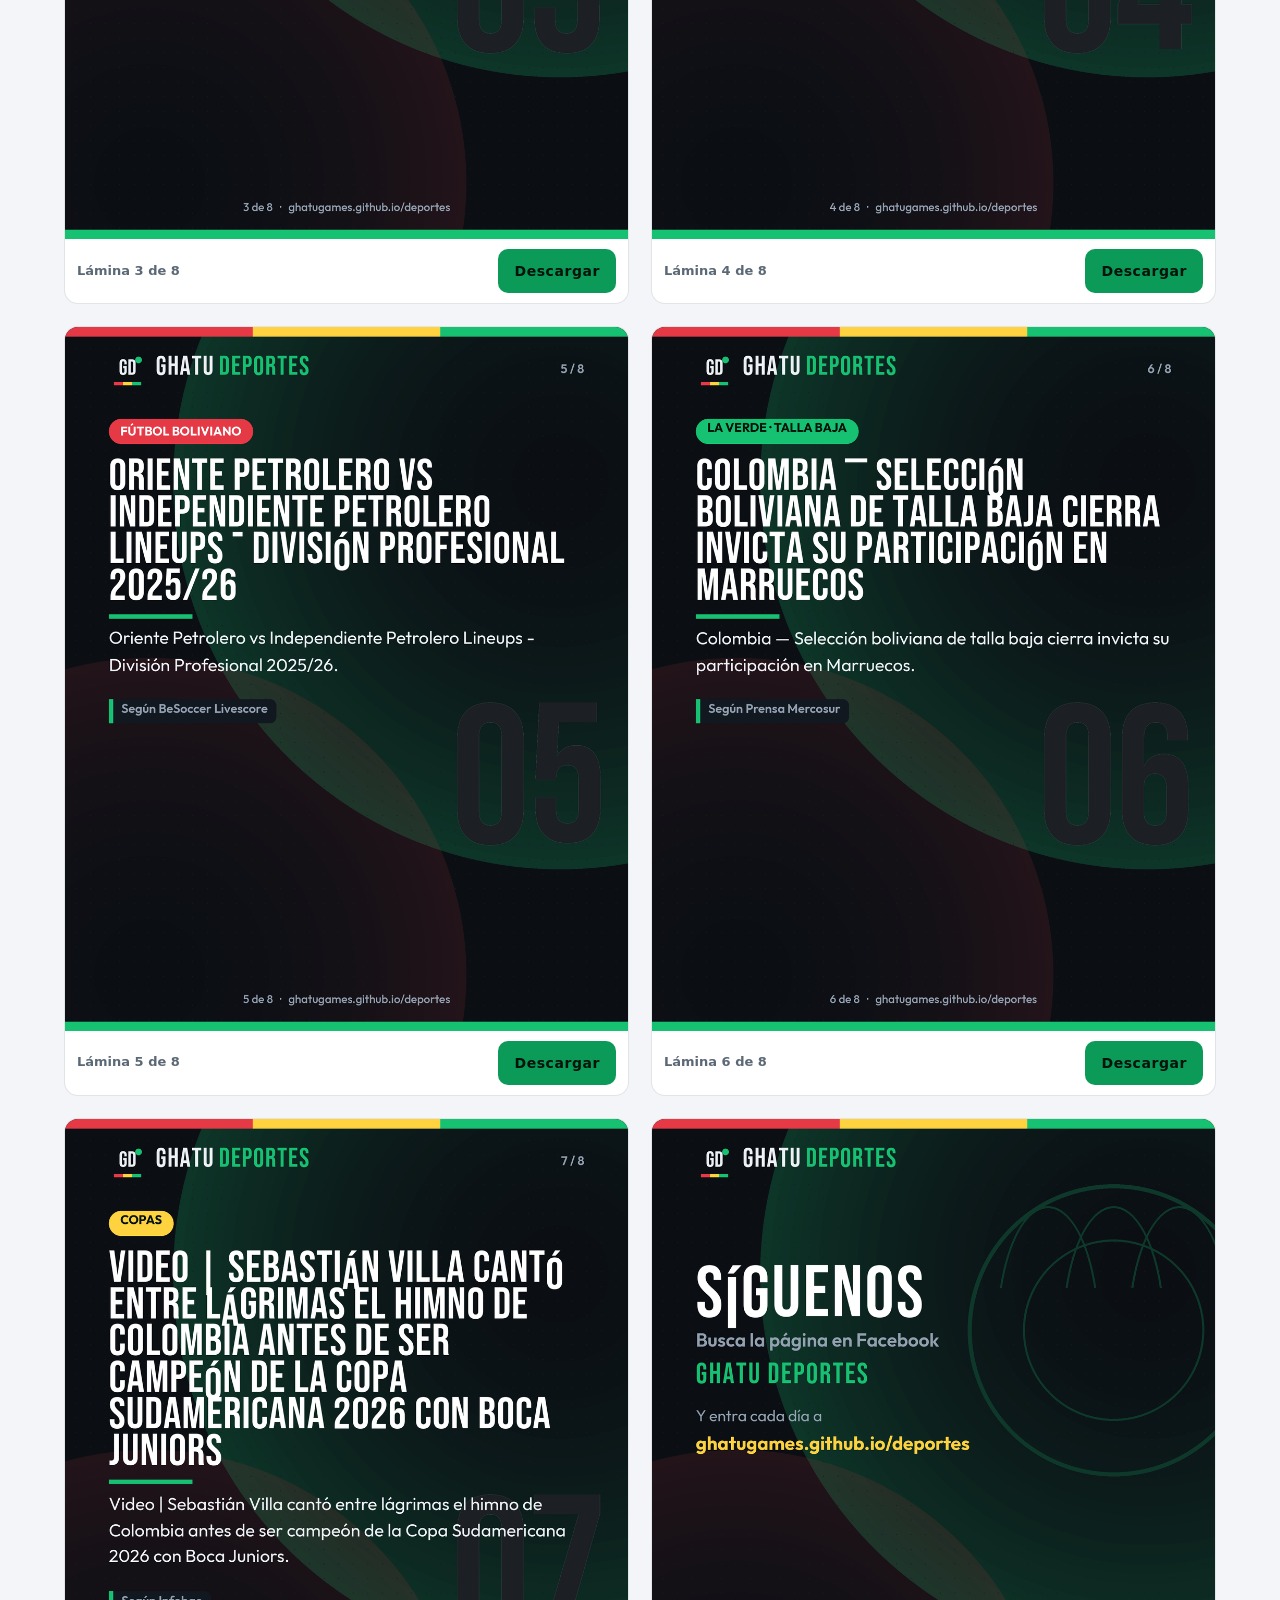
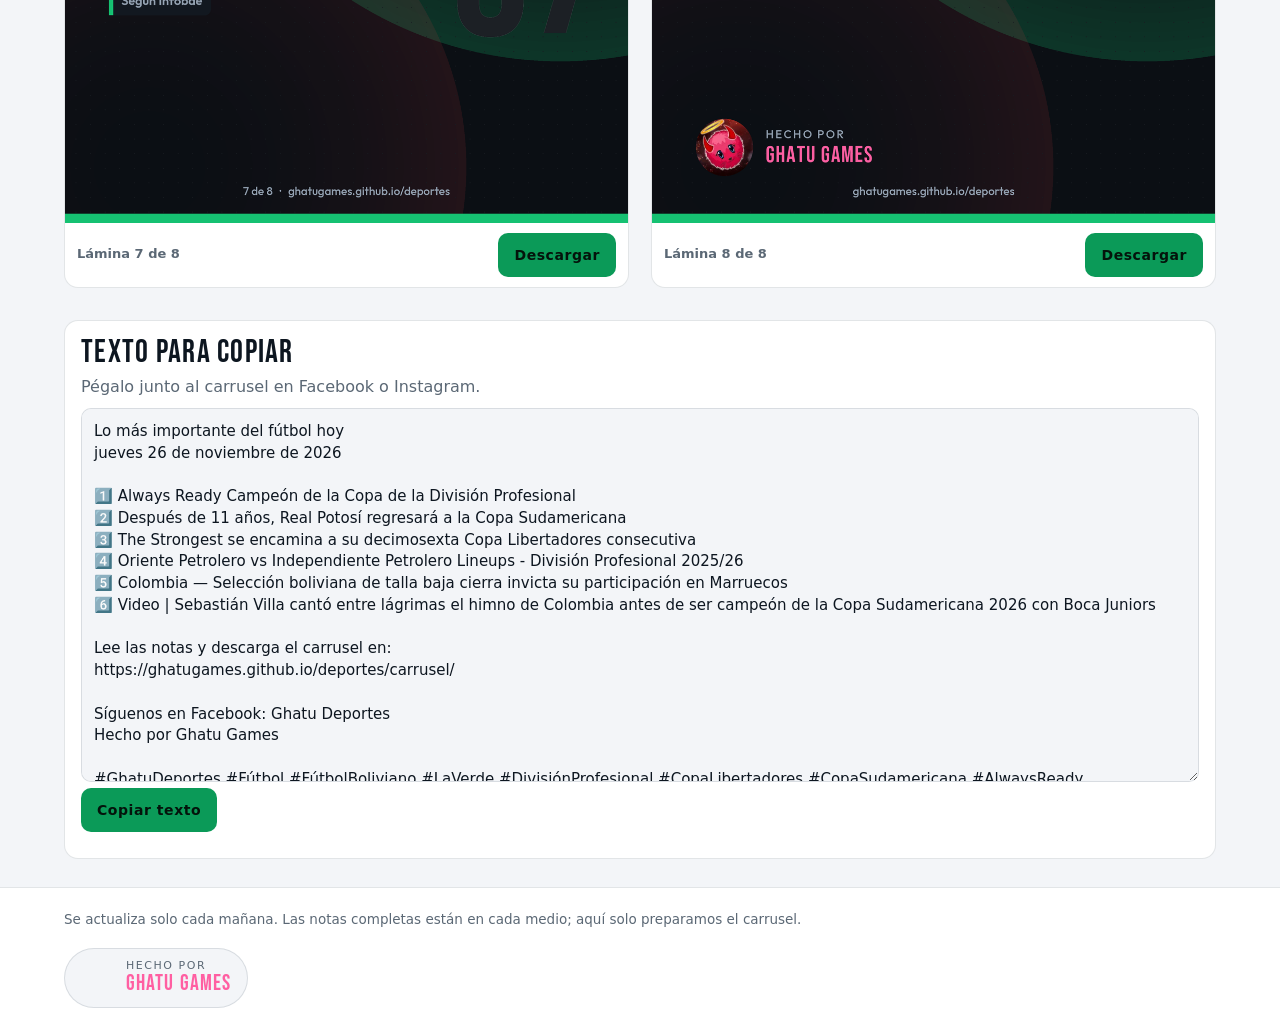
==== commit b1292b53: "Carrusel del 2026-11-26" ====
--- a/carrusel/index.html
+++ b/carrusel/index.html
@@ -4,7 +4,7 @@
 <meta charset="utf-8">
 <meta name="viewport" content="width=device-width, initial-scale=1, viewport-fit=cover">
 <title>Carrusel del día · Ghatu Deportes</title>
-<meta name="description" content="Lo más importante del fútbol hoy, en imágenes listas para Facebook e Instagram. miércoles 25 de noviembre de 2026.">
+<meta name="description" content="Lo más importante del fútbol hoy, en imágenes listas para Facebook e Instagram. jueves 26 de noviembre de 2026.">
 <meta http-equiv="Content-Security-Policy" content="default-src 'self'; img-src 'self'; style-src 'self'; script-src 'self'; connect-src 'self'; font-src 'self'; base-uri 'self'; form-action 'none'">
 <meta name="theme-color" content="#0b0f14">
 <meta property="og:title" content="Carrusel del día · Ghatu Deportes">
@@ -34,57 +34,57 @@
 <main class="envoltura">
   <p class="migas"><a href="../">Ghatu Deportes</a> · Carrusel</p>
   <h1>Carrusel del día</h1>
-  <p class="fecha-dia">miércoles 25 de noviembre de 2026</p>
+  <p class="fecha-dia">jueves 26 de noviembre de 2026</p>
   <p class="intro">Imágenes listas para subir a Facebook o Instagram, en este orden. El diseño es nuestro: no usamos fotos de los medios. Cada noticia cita al medio y se basa solo en su titular y resumen.</p>
   <p class="acciones">
-    <a class="boton" href="hoy/ghatu-deportes-carrusel-2026-11-25.zip" download>Descargar todo (ZIP)</a>
+    <a class="boton" href="hoy/ghatu-deportes-carrusel-2026-11-26.zip" download>Descargar todo (ZIP)</a>
   </p>
   <section id="laminas" class="laminas" aria-label="Láminas de hoy">
 <figure class="lamina">
-  <img src="hoy/1.png" alt="Portada: lo más importante del fútbol hoy, miércoles 25 de noviembre de 2026" width="1080" height="1350">
-  <figcaption><span>Lámina 1 de 8</span><a class="boton" href="hoy/1.png" download="ghatu-deportes-2026-11-25-1.png">Descargar</a></figcaption>
+  <img src="hoy/1.png" alt="Portada: lo más importante del fútbol hoy, jueves 26 de noviembre de 2026" width="1080" height="1350">
+  <figcaption><span>Lámina 1 de 8</span><a class="boton" href="hoy/1.png" download="ghatu-deportes-2026-11-26-1.png">Descargar</a></figcaption>
 </figure>
 <figure class="lamina">
-  <img src="hoy/2.png" alt="En Real Potosí confían dar vuelta el marcador y quedarse con el título del torneo seriado (según Visión 360)" width="1080" height="1350">
-  <figcaption><span>Lámina 2 de 8</span><a class="boton" href="hoy/2.png" download="ghatu-deportes-2026-11-25-2.png">Descargar</a></figcaption>
+  <img src="hoy/2.png" alt="Always Ready Campeón de la Copa de la División Profesional (según Erbol)" width="1080" height="1350">
+  <figcaption><span>Lámina 2 de 8</span><a class="boton" href="hoy/2.png" download="ghatu-deportes-2026-11-26-2.png">Descargar</a></figcaption>
 </figure>
 <figure class="lamina">
-  <img src="hoy/3.png" alt="Sin margen de error: Blooming necesita ganar sus cuatro finales y esperar resultados (según El Deber)" width="1080" height="1350">
-  <figcaption><span>Lámina 3 de 8</span><a class="boton" href="hoy/3.png" download="ghatu-deportes-2026-11-25-3.png">Descargar</a></figcaption>
+  <img src="hoy/3.png" alt="Después de 11 años, Real Potosí regresará a la Copa Sudamericana (según Visión 360)" width="1080" height="1350">
+  <figcaption><span>Lámina 3 de 8</span><a class="boton" href="hoy/3.png" download="ghatu-deportes-2026-11-26-3.png">Descargar</a></figcaption>
 </figure>
 <figure class="lamina">
-  <img src="hoy/4.png" alt="¿Habrá VAR en la final de la Copa Simón Bolívar? Lo que se sabe (según Red Uno)" width="1080" height="1350">
-  <figcaption><span>Lámina 4 de 8</span><a class="boton" href="hoy/4.png" download="ghatu-deportes-2026-11-25-4.png">Descargar</a></figcaption>
+  <img src="hoy/4.png" alt="The Strongest se encamina a su decimosexta Copa Libertadores consecutiva (según Visión 360)" width="1080" height="1350">
+  <figcaption><span>Lámina 4 de 8</span><a class="boton" href="hoy/4.png" download="ghatu-deportes-2026-11-26-4.png">Descargar</a></figcaption>
 </figure>
 <figure class="lamina">
-  <img src="hoy/5.png" alt="Oriente no levanta el paro y la posibilidad de que juegue la reserva crece (según El Deber)" width="1080" height="1350">
-  <figcaption><span>Lámina 5 de 8</span><a class="boton" href="hoy/5.png" download="ghatu-deportes-2026-11-25-5.png">Descargar</a></figcaption>
+  <img src="hoy/5.png" alt="Oriente Petrolero vs Independiente Petrolero Lineups - División Profesional 2025/26 (según BeSoccer Livescore)" width="1080" height="1350">
+  <figcaption><span>Lámina 5 de 8</span><a class="boton" href="hoy/5.png" download="ghatu-deportes-2026-11-26-5.png">Descargar</a></figcaption>
 </figure>
 <figure class="lamina">
-  <img src="hoy/6.png" alt="La selección argentina de talla baja goleó 5-1 a Brasil y se clasificó a los cuartos de final del Mundial: el particular festejo (según Infobae)" width="1080" height="1350">
-  <figcaption><span>Lámina 6 de 8</span><a class="boton" href="hoy/6.png" download="ghatu-deportes-2026-11-25-6.png">Descargar</a></figcaption>
+  <img src="hoy/6.png" alt="Colombia — Selección boliviana de talla baja cierra invicta su participación en Marruecos (según Prensa Mercosur)" width="1080" height="1350">
+  <figcaption><span>Lámina 6 de 8</span><a class="boton" href="hoy/6.png" download="ghatu-deportes-2026-11-26-6.png">Descargar</a></figcaption>
 </figure>
 <figure class="lamina">
-  <img src="hoy/7.png" alt="La millonaria cifra que puede ganar Estudiantes si sale campeón de la Copa Libertadores (según Agencia Noticias Argentinas)" width="1080" height="1350">
-  <figcaption><span>Lámina 7 de 8</span><a class="boton" href="hoy/7.png" download="ghatu-deportes-2026-11-25-7.png">Descargar</a></figcaption>
+  <img src="hoy/7.png" alt="Video | Sebastián Villa cantó entre lágrimas el himno de Colombia antes de ser campeón de la Copa Sudamericana 2026 con Boca Juniors (según Infobae)" width="1080" height="1350">
+  <figcaption><span>Lámina 7 de 8</span><a class="boton" href="hoy/7.png" download="ghatu-deportes-2026-11-26-7.png">Descargar</a></figcaption>
 </figure>
 <figure class="lamina">
   <img src="hoy/8.png" alt="Cierre: sigue a Ghatu Deportes en Facebook y en la web. Hecho por Ghatu Games." width="1080" height="1350">
-  <figcaption><span>Lámina 8 de 8</span><a class="boton" href="hoy/8.png" download="ghatu-deportes-2026-11-25-8.png">Descargar</a></figcaption>
+  <figcaption><span>Lámina 8 de 8</span><a class="boton" href="hoy/8.png" download="ghatu-deportes-2026-11-26-8.png">Descargar</a></figcaption>
 </figure>
   </section>
   <section class="epigrafe" aria-labelledby="epi-t">
     <h2 id="epi-t">Texto para copiar</h2>
     <p>Pégalo junto al carrusel en Facebook o Instagram.</p>
     <textarea id="pie" readonly rows="16">Lo más importante del fútbol hoy
-miércoles 25 de noviembre de 2026
+jueves 26 de noviembre de 2026
 
-1️⃣ En Real Potosí confían dar vuelta el marcador y quedarse con el título del torneo seriado
-2️⃣ Sin margen de error: Blooming necesita ganar sus cuatro finales y esperar resultados
-3️⃣ ¿Habrá VAR en la final de la Copa Simón Bolívar? Lo que se sabe
-4️⃣ Oriente no levanta el paro y la posibilidad de que juegue la reserva crece
-5️⃣ La selección argentina de talla baja goleó 5-1 a Brasil y se clasificó a los cuartos de final del Mundial: el particular festejo
-6️⃣ La millonaria cifra que puede ganar Estudiantes si sale campeón de la Copa Libertadores
+1️⃣ Always Ready Campeón de la Copa de la División Profesional
+2️⃣ Después de 11 años, Real Potosí regresará a la Copa Sudamericana
+3️⃣ The Strongest se encamina a su decimosexta Copa Libertadores consecutiva
+4️⃣ Oriente Petrolero vs Independiente Petrolero Lineups - División Profesional 2025/26
+5️⃣ Colombia — Selección boliviana de talla baja cierra invicta su participación en Marruecos
+6️⃣ Video | Sebastián Villa cantó entre lágrimas el himno de Colombia antes de ser campeón de la Copa Sudamericana 2026 con Boca Juniors
 
 Lee las notas y descarga el carrusel en:
 https://ghatugames.github.io/deportes/carrusel/
@@ -92,7 +92,7 @@
 Síguenos en Facebook: Ghatu Deportes
 Hecho por Ghatu Games
 
-#GhatuDeportes #Fútbol #FútbolBoliviano #LaVerde #DivisiónProfesional #CopaLibertadores #Bolívar #Blooming #SanAntonio</textarea>
+#GhatuDeportes #Fútbol #FútbolBoliviano #LaVerde #DivisiónProfesional #CopaLibertadores #CopaSudamericana #AlwaysReady #TheStrongest #BocaJuniors</textarea>
     <p class="acciones"><button type="button" class="boton" id="copiar">Copiar texto</button> <span id="copiado" hidden>Listo, ya está copiado.</span></p>
   </section>
 </main>
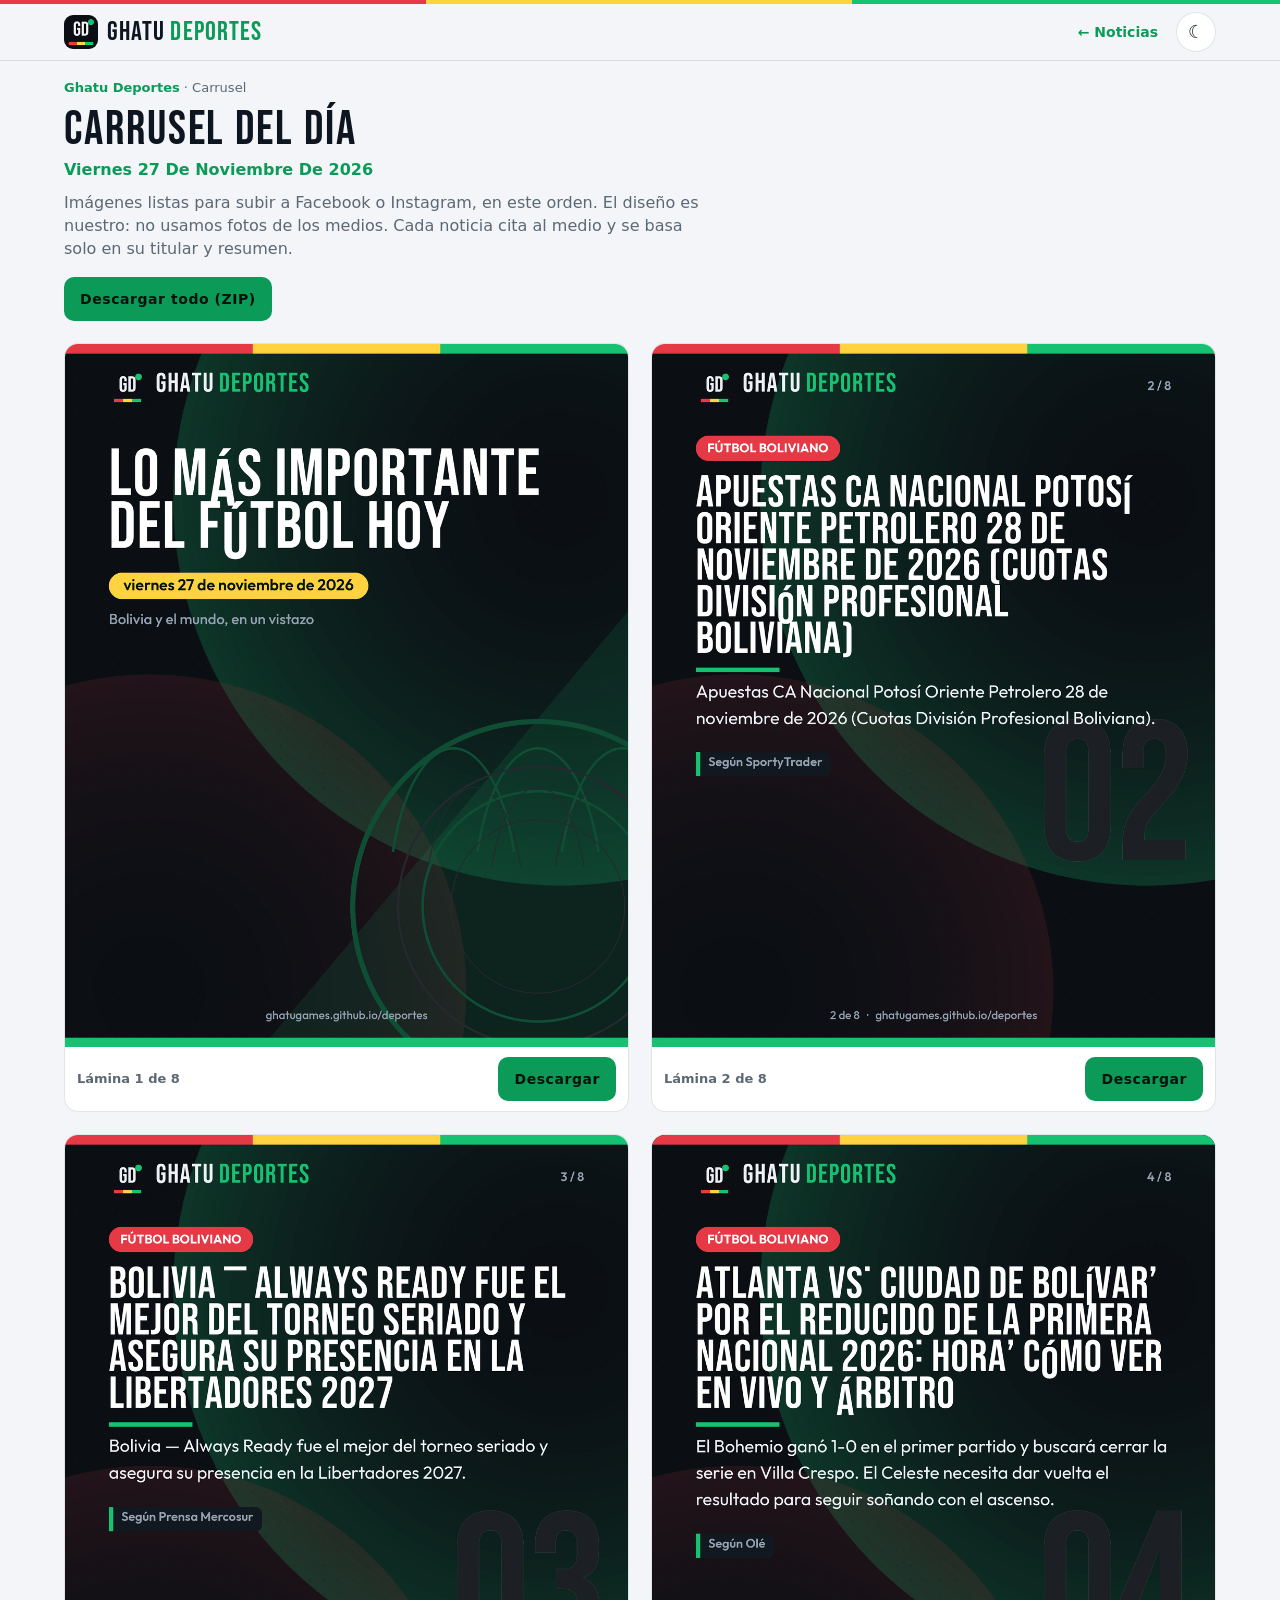
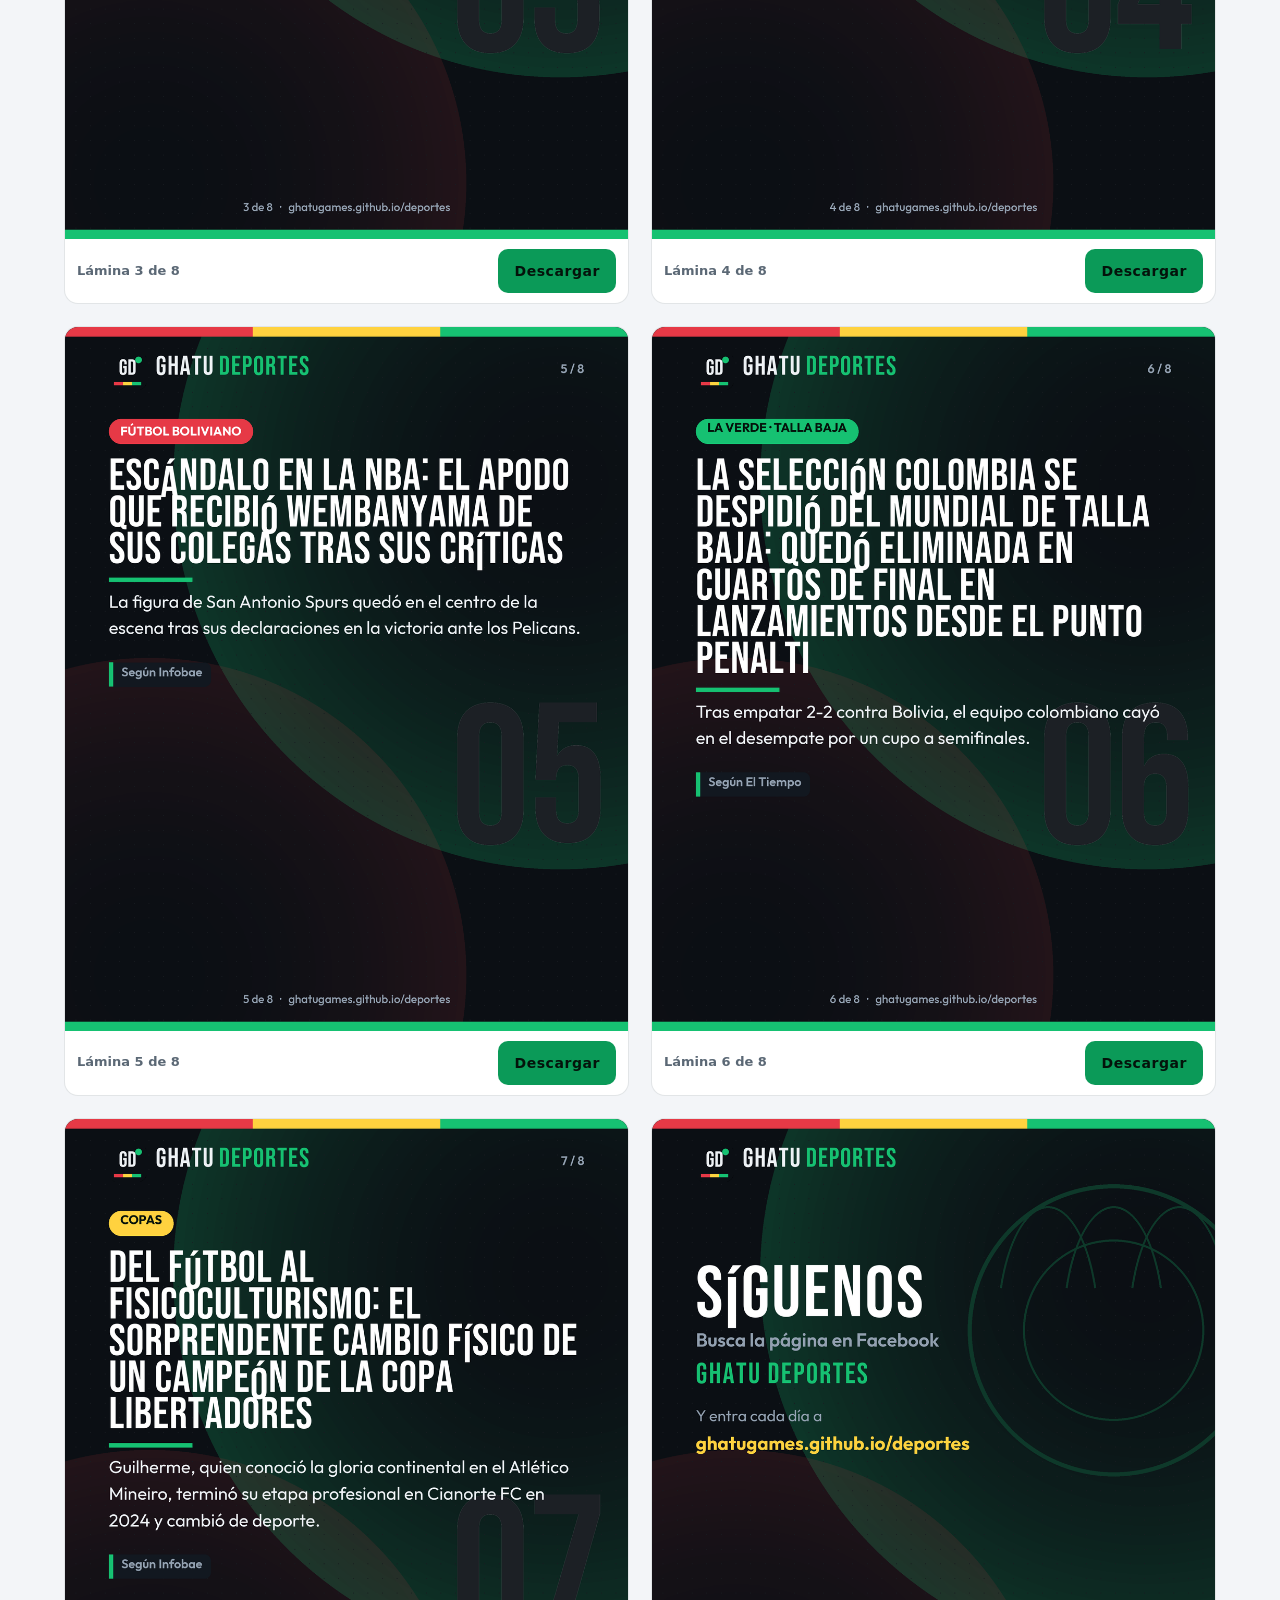
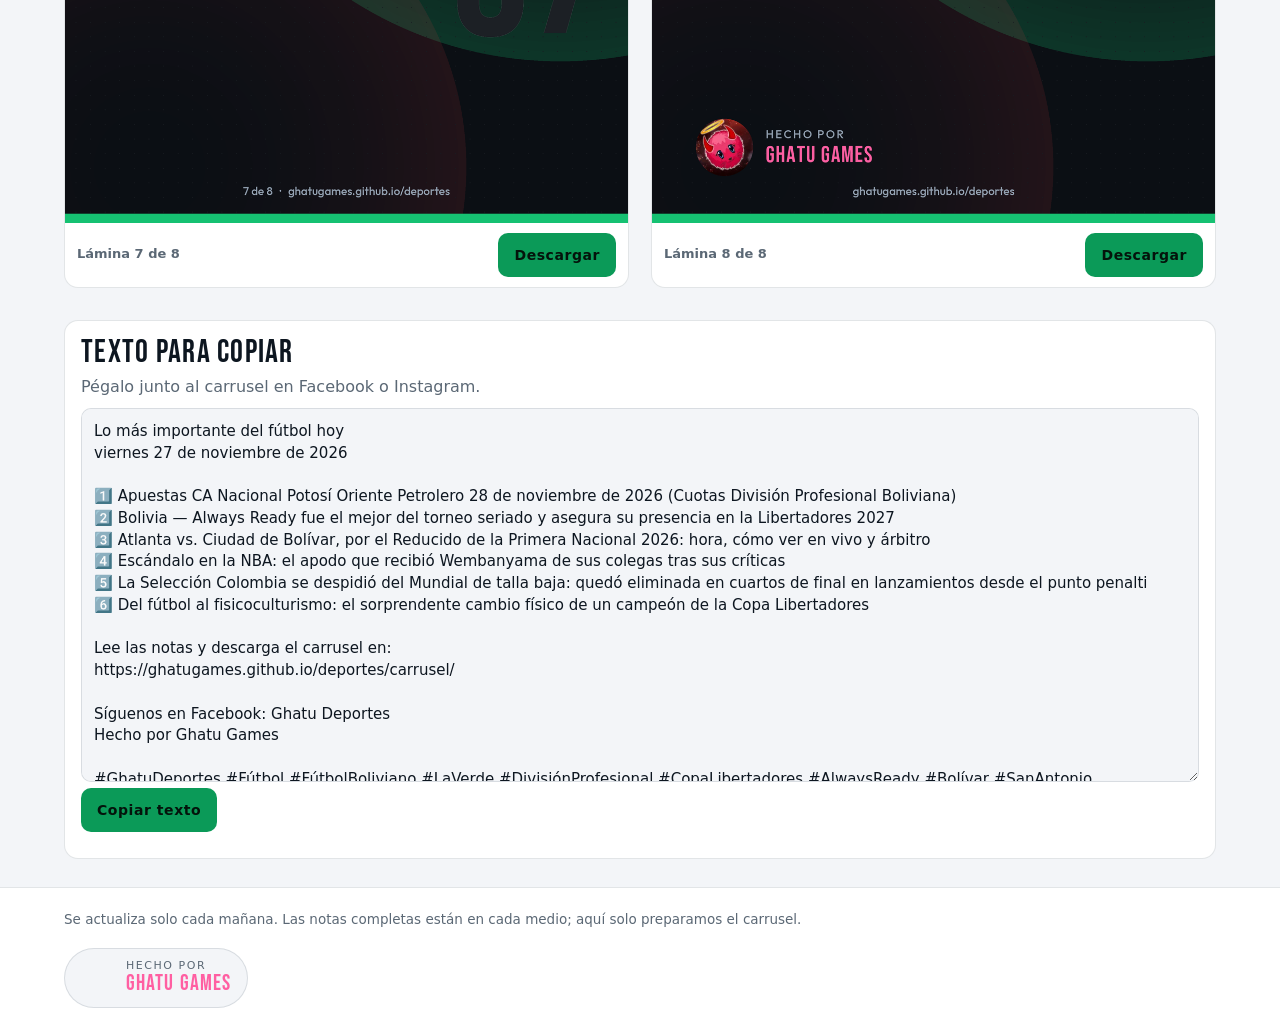
==== commit 18321c00: "Carrusel del 2026-11-27" ====
--- a/carrusel/index.html
+++ b/carrusel/index.html
@@ -4,7 +4,7 @@
 <meta charset="utf-8">
 <meta name="viewport" content="width=device-width, initial-scale=1, viewport-fit=cover">
 <title>Carrusel del día · Ghatu Deportes</title>
-<meta name="description" content="Lo más importante del fútbol hoy, en imágenes listas para Facebook e Instagram. jueves 26 de noviembre de 2026.">
+<meta name="description" content="Lo más importante del fútbol hoy, en imágenes listas para Facebook e Instagram. viernes 27 de noviembre de 2026.">
 <meta http-equiv="Content-Security-Policy" content="default-src 'self'; img-src 'self'; style-src 'self'; script-src 'self'; connect-src 'self'; font-src 'self'; base-uri 'self'; form-action 'none'">
 <meta name="theme-color" content="#0b0f14">
 <meta property="og:title" content="Carrusel del día · Ghatu Deportes">
@@ -34,57 +34,57 @@
 <main class="envoltura">
   <p class="migas"><a href="../">Ghatu Deportes</a> · Carrusel</p>
   <h1>Carrusel del día</h1>
-  <p class="fecha-dia">jueves 26 de noviembre de 2026</p>
+  <p class="fecha-dia">viernes 27 de noviembre de 2026</p>
   <p class="intro">Imágenes listas para subir a Facebook o Instagram, en este orden. El diseño es nuestro: no usamos fotos de los medios. Cada noticia cita al medio y se basa solo en su titular y resumen.</p>
   <p class="acciones">
-    <a class="boton" href="hoy/ghatu-deportes-carrusel-2026-11-26.zip" download>Descargar todo (ZIP)</a>
+    <a class="boton" href="hoy/ghatu-deportes-carrusel-2026-11-27.zip" download>Descargar todo (ZIP)</a>
   </p>
   <section id="laminas" class="laminas" aria-label="Láminas de hoy">
 <figure class="lamina">
-  <img src="hoy/1.png" alt="Portada: lo más importante del fútbol hoy, jueves 26 de noviembre de 2026" width="1080" height="1350">
-  <figcaption><span>Lámina 1 de 8</span><a class="boton" href="hoy/1.png" download="ghatu-deportes-2026-11-26-1.png">Descargar</a></figcaption>
+  <img src="hoy/1.png" alt="Portada: lo más importante del fútbol hoy, viernes 27 de noviembre de 2026" width="1080" height="1350">
+  <figcaption><span>Lámina 1 de 8</span><a class="boton" href="hoy/1.png" download="ghatu-deportes-2026-11-27-1.png">Descargar</a></figcaption>
 </figure>
 <figure class="lamina">
-  <img src="hoy/2.png" alt="Always Ready Campeón de la Copa de la División Profesional (según Erbol)" width="1080" height="1350">
-  <figcaption><span>Lámina 2 de 8</span><a class="boton" href="hoy/2.png" download="ghatu-deportes-2026-11-26-2.png">Descargar</a></figcaption>
+  <img src="hoy/2.png" alt="Apuestas CA Nacional Potosí Oriente Petrolero 28 de noviembre de 2026 (Cuotas División Profesional Boliviana) (según SportyTrader)" width="1080" height="1350">
+  <figcaption><span>Lámina 2 de 8</span><a class="boton" href="hoy/2.png" download="ghatu-deportes-2026-11-27-2.png">Descargar</a></figcaption>
 </figure>
 <figure class="lamina">
-  <img src="hoy/3.png" alt="Después de 11 años, Real Potosí regresará a la Copa Sudamericana (según Visión 360)" width="1080" height="1350">
-  <figcaption><span>Lámina 3 de 8</span><a class="boton" href="hoy/3.png" download="ghatu-deportes-2026-11-26-3.png">Descargar</a></figcaption>
+  <img src="hoy/3.png" alt="Bolivia — Always Ready fue el mejor del torneo seriado y asegura su presencia en la Libertadores 2027 (según Prensa Mercosur)" width="1080" height="1350">
+  <figcaption><span>Lámina 3 de 8</span><a class="boton" href="hoy/3.png" download="ghatu-deportes-2026-11-27-3.png">Descargar</a></figcaption>
 </figure>
 <figure class="lamina">
-  <img src="hoy/4.png" alt="The Strongest se encamina a su decimosexta Copa Libertadores consecutiva (según Visión 360)" width="1080" height="1350">
-  <figcaption><span>Lámina 4 de 8</span><a class="boton" href="hoy/4.png" download="ghatu-deportes-2026-11-26-4.png">Descargar</a></figcaption>
+  <img src="hoy/4.png" alt="Atlanta vs. Ciudad de Bolívar, por el Reducido de la Primera Nacional 2026: hora, cómo ver en vivo y árbitro (según Olé)" width="1080" height="1350">
+  <figcaption><span>Lámina 4 de 8</span><a class="boton" href="hoy/4.png" download="ghatu-deportes-2026-11-27-4.png">Descargar</a></figcaption>
 </figure>
 <figure class="lamina">
-  <img src="hoy/5.png" alt="Oriente Petrolero vs Independiente Petrolero Lineups - División Profesional 2025/26 (según BeSoccer Livescore)" width="1080" height="1350">
-  <figcaption><span>Lámina 5 de 8</span><a class="boton" href="hoy/5.png" download="ghatu-deportes-2026-11-26-5.png">Descargar</a></figcaption>
+  <img src="hoy/5.png" alt="Escándalo en la NBA: el apodo que recibió Wembanyama de sus colegas tras sus críticas (según Infobae)" width="1080" height="1350">
+  <figcaption><span>Lámina 5 de 8</span><a class="boton" href="hoy/5.png" download="ghatu-deportes-2026-11-27-5.png">Descargar</a></figcaption>
 </figure>
 <figure class="lamina">
-  <img src="hoy/6.png" alt="Colombia — Selección boliviana de talla baja cierra invicta su participación en Marruecos (según Prensa Mercosur)" width="1080" height="1350">
-  <figcaption><span>Lámina 6 de 8</span><a class="boton" href="hoy/6.png" download="ghatu-deportes-2026-11-26-6.png">Descargar</a></figcaption>
+  <img src="hoy/6.png" alt="La Selección Colombia se despidió del Mundial de talla baja: quedó eliminada en cuartos de final en lanzamientos desde el punto penalti (según El Tiempo)" width="1080" height="1350">
+  <figcaption><span>Lámina 6 de 8</span><a class="boton" href="hoy/6.png" download="ghatu-deportes-2026-11-27-6.png">Descargar</a></figcaption>
 </figure>
 <figure class="lamina">
-  <img src="hoy/7.png" alt="Video | Sebastián Villa cantó entre lágrimas el himno de Colombia antes de ser campeón de la Copa Sudamericana 2026 con Boca Juniors (según Infobae)" width="1080" height="1350">
-  <figcaption><span>Lámina 7 de 8</span><a class="boton" href="hoy/7.png" download="ghatu-deportes-2026-11-26-7.png">Descargar</a></figcaption>
+  <img src="hoy/7.png" alt="Del fútbol al fisicoculturismo: el sorprendente cambio físico de un campeón de la Copa Libertadores (según Infobae)" width="1080" height="1350">
+  <figcaption><span>Lámina 7 de 8</span><a class="boton" href="hoy/7.png" download="ghatu-deportes-2026-11-27-7.png">Descargar</a></figcaption>
 </figure>
 <figure class="lamina">
   <img src="hoy/8.png" alt="Cierre: sigue a Ghatu Deportes en Facebook y en la web. Hecho por Ghatu Games." width="1080" height="1350">
-  <figcaption><span>Lámina 8 de 8</span><a class="boton" href="hoy/8.png" download="ghatu-deportes-2026-11-26-8.png">Descargar</a></figcaption>
+  <figcaption><span>Lámina 8 de 8</span><a class="boton" href="hoy/8.png" download="ghatu-deportes-2026-11-27-8.png">Descargar</a></figcaption>
 </figure>
   </section>
   <section class="epigrafe" aria-labelledby="epi-t">
     <h2 id="epi-t">Texto para copiar</h2>
     <p>Pégalo junto al carrusel en Facebook o Instagram.</p>
     <textarea id="pie" readonly rows="16">Lo más importante del fútbol hoy
-jueves 26 de noviembre de 2026
+viernes 27 de noviembre de 2026
 
-1️⃣ Always Ready Campeón de la Copa de la División Profesional
-2️⃣ Después de 11 años, Real Potosí regresará a la Copa Sudamericana
-3️⃣ The Strongest se encamina a su decimosexta Copa Libertadores consecutiva
-4️⃣ Oriente Petrolero vs Independiente Petrolero Lineups - División Profesional 2025/26
-5️⃣ Colombia — Selección boliviana de talla baja cierra invicta su participación en Marruecos
-6️⃣ Video | Sebastián Villa cantó entre lágrimas el himno de Colombia antes de ser campeón de la Copa Sudamericana 2026 con Boca Juniors
+1️⃣ Apuestas CA Nacional Potosí Oriente Petrolero 28 de noviembre de 2026 (Cuotas División Profesional Boliviana)
+2️⃣ Bolivia — Always Ready fue el mejor del torneo seriado y asegura su presencia en la Libertadores 2027
+3️⃣ Atlanta vs. Ciudad de Bolívar, por el Reducido de la Primera Nacional 2026: hora, cómo ver en vivo y árbitro
+4️⃣ Escándalo en la NBA: el apodo que recibió Wembanyama de sus colegas tras sus críticas
+5️⃣ La Selección Colombia se despidió del Mundial de talla baja: quedó eliminada en cuartos de final en lanzamientos desde el punto penalti
+6️⃣ Del fútbol al fisicoculturismo: el sorprendente cambio físico de un campeón de la Copa Libertadores
 
 Lee las notas y descarga el carrusel en:
 https://ghatugames.github.io/deportes/carrusel/
@@ -92,7 +92,7 @@
 Síguenos en Facebook: Ghatu Deportes
 Hecho por Ghatu Games
 
-#GhatuDeportes #Fútbol #FútbolBoliviano #LaVerde #DivisiónProfesional #CopaLibertadores #CopaSudamericana #AlwaysReady #TheStrongest #BocaJuniors</textarea>
+#GhatuDeportes #Fútbol #FútbolBoliviano #LaVerde #DivisiónProfesional #CopaLibertadores #AlwaysReady #Bolívar #SanAntonio</textarea>
     <p class="acciones"><button type="button" class="boton" id="copiar">Copiar texto</button> <span id="copiado" hidden>Listo, ya está copiado.</span></p>
   </section>
 </main>
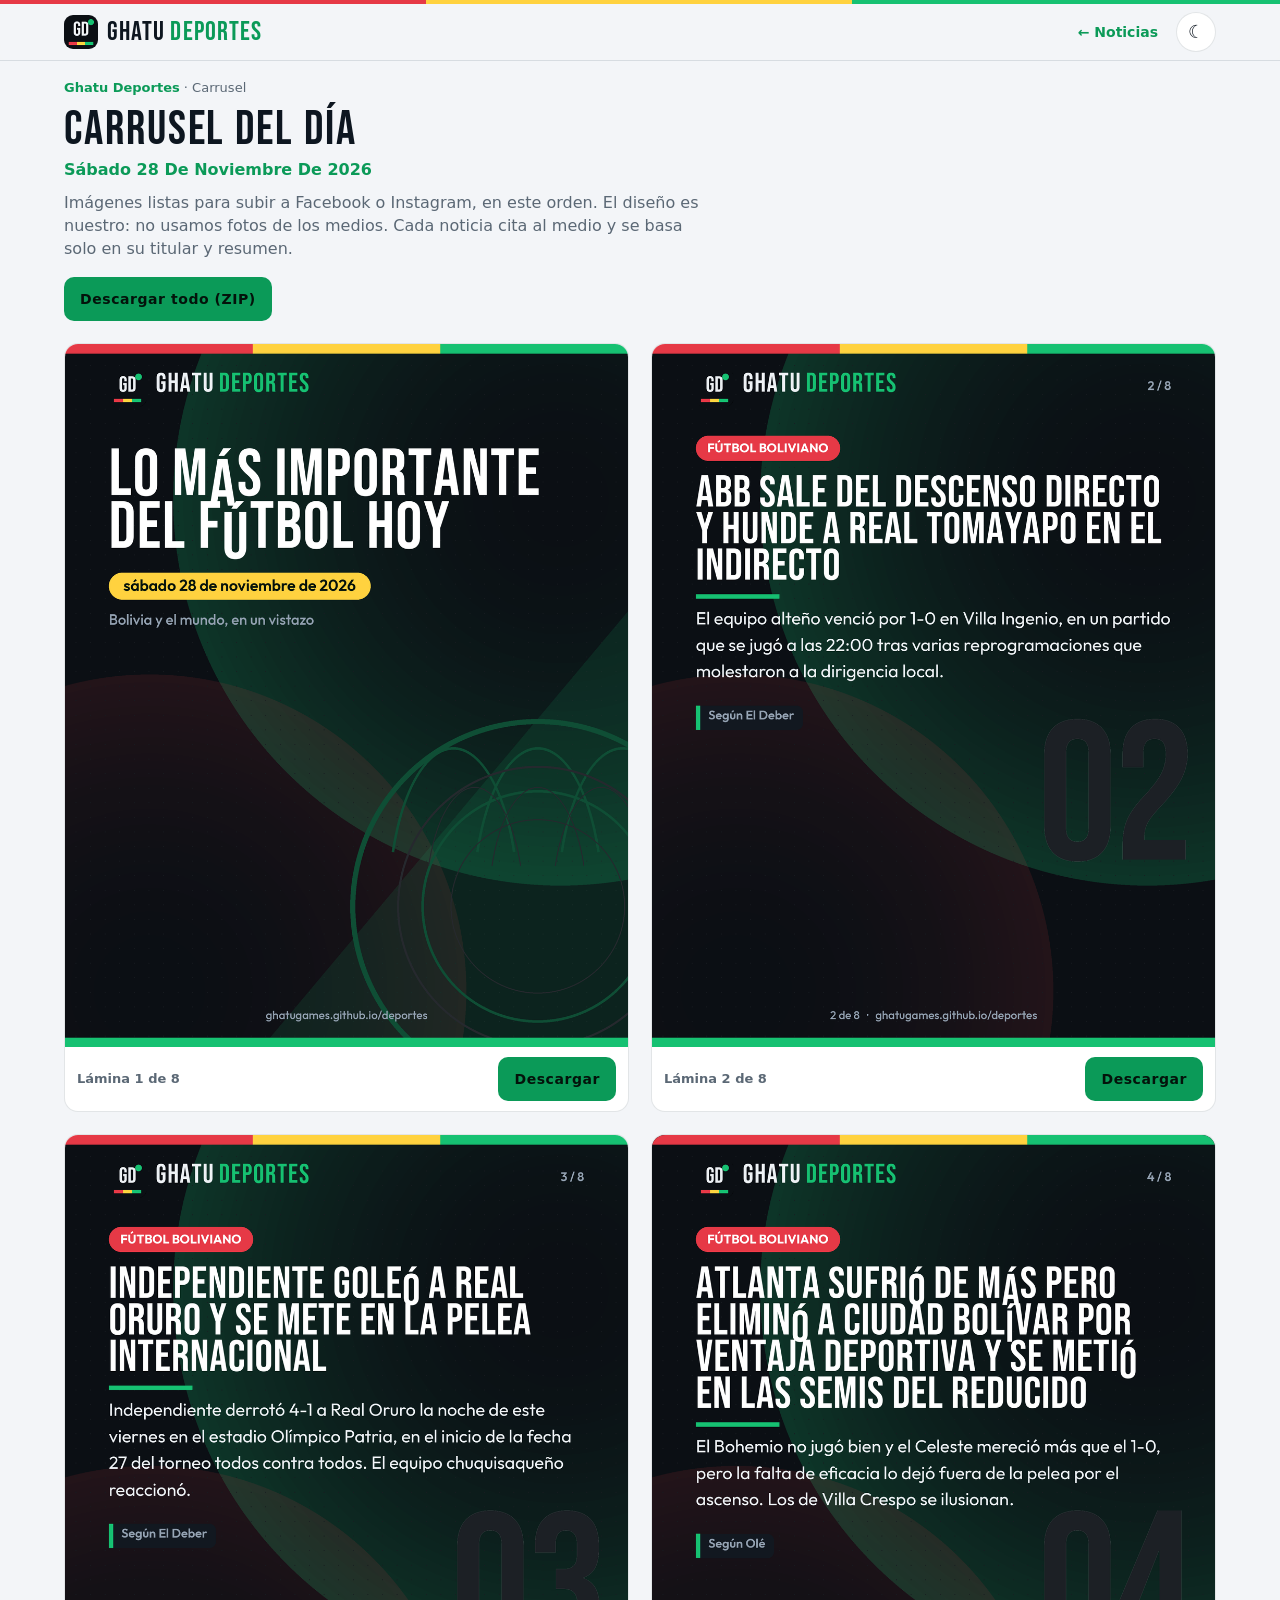
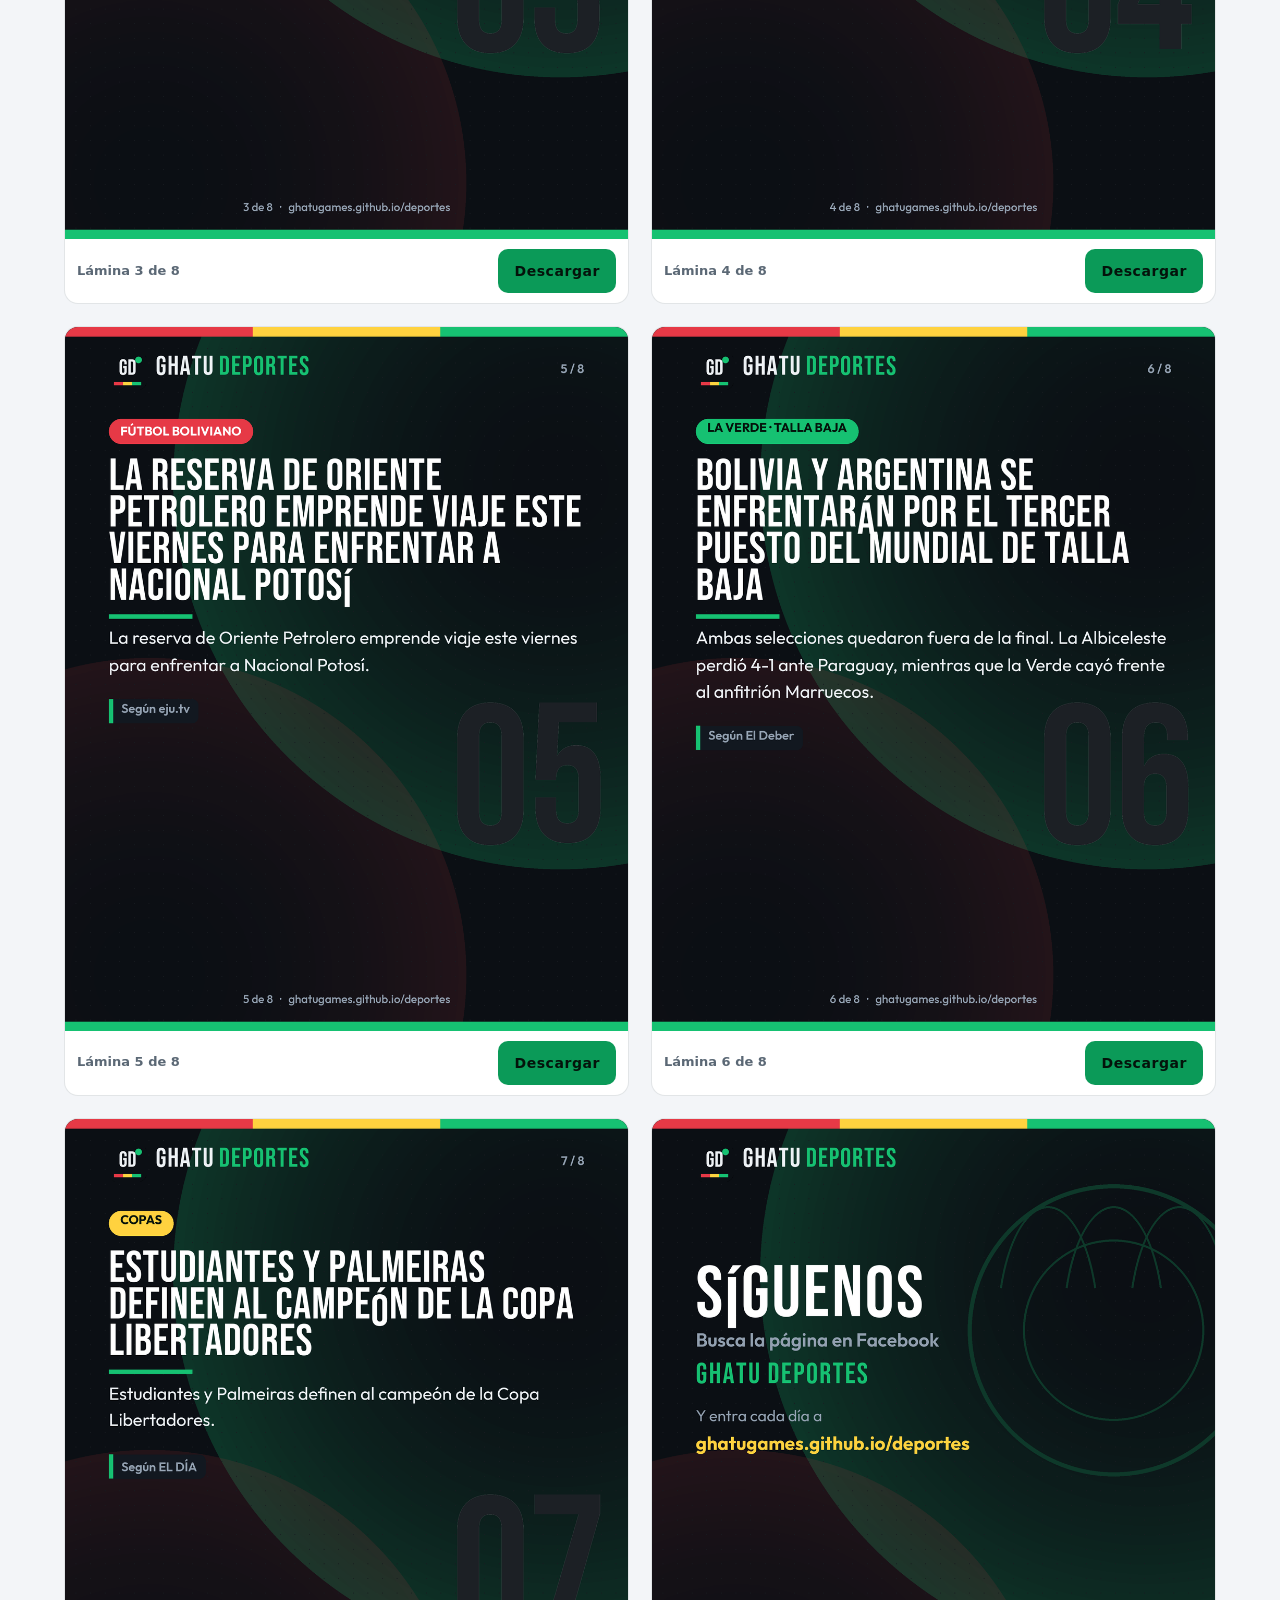
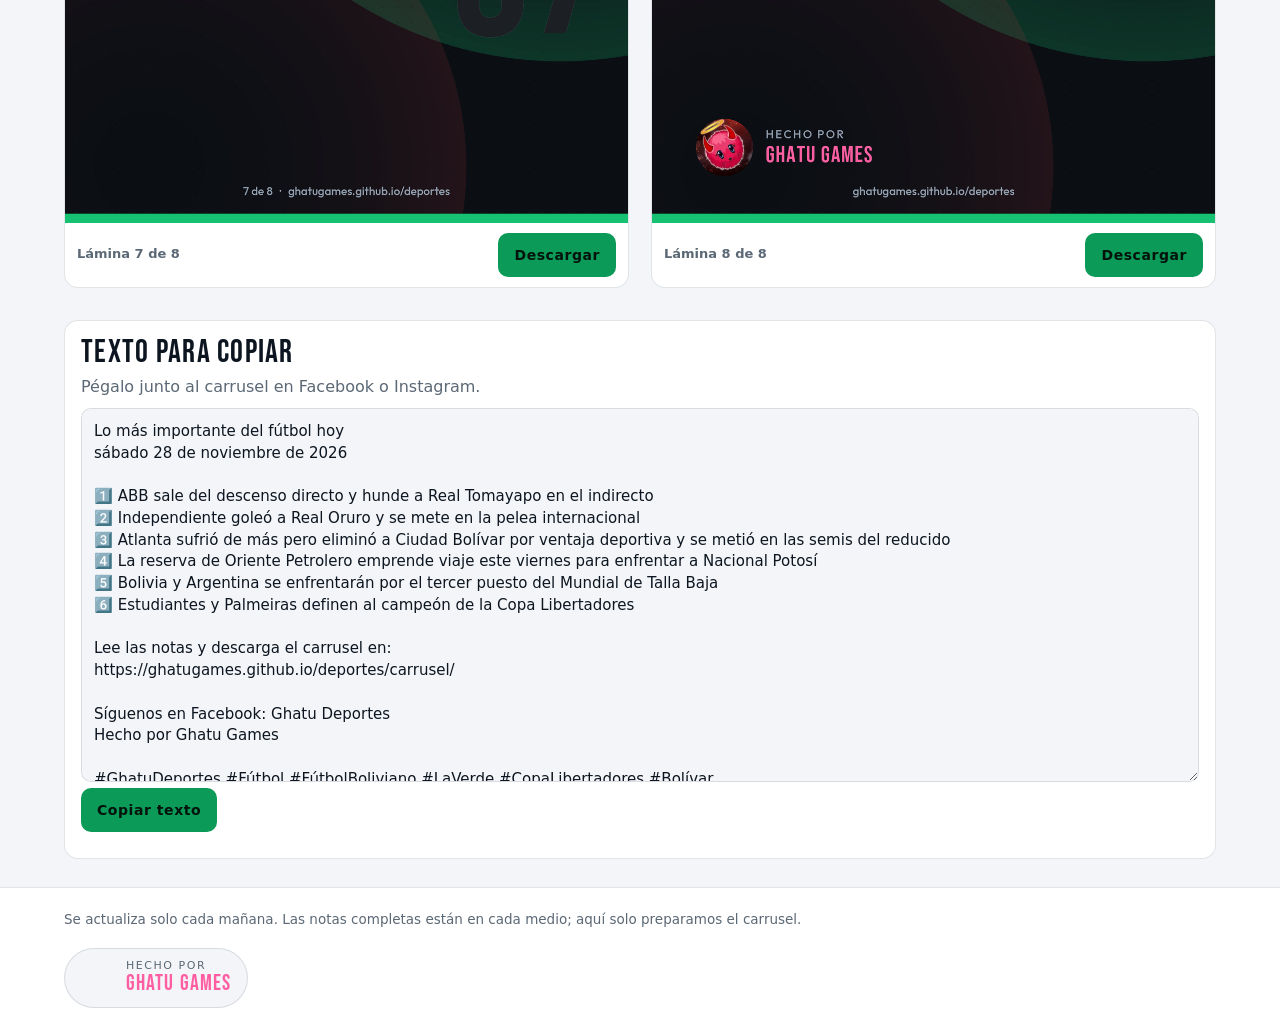
==== commit 906cf57a: "Carrusel del 2026-11-28" ====
--- a/carrusel/index.html
+++ b/carrusel/index.html
@@ -4,7 +4,7 @@
 <meta charset="utf-8">
 <meta name="viewport" content="width=device-width, initial-scale=1, viewport-fit=cover">
 <title>Carrusel del día · Ghatu Deportes</title>
-<meta name="description" content="Lo más importante del fútbol hoy, en imágenes listas para Facebook e Instagram. viernes 27 de noviembre de 2026.">
+<meta name="description" content="Lo más importante del fútbol hoy, en imágenes listas para Facebook e Instagram. sábado 28 de noviembre de 2026.">
 <meta http-equiv="Content-Security-Policy" content="default-src 'self'; img-src 'self'; style-src 'self'; script-src 'self'; connect-src 'self'; font-src 'self'; base-uri 'self'; form-action 'none'">
 <meta name="theme-color" content="#0b0f14">
 <meta property="og:title" content="Carrusel del día · Ghatu Deportes">
@@ -34,57 +34,57 @@
 <main class="envoltura">
   <p class="migas"><a href="../">Ghatu Deportes</a> · Carrusel</p>
   <h1>Carrusel del día</h1>
-  <p class="fecha-dia">viernes 27 de noviembre de 2026</p>
+  <p class="fecha-dia">sábado 28 de noviembre de 2026</p>
   <p class="intro">Imágenes listas para subir a Facebook o Instagram, en este orden. El diseño es nuestro: no usamos fotos de los medios. Cada noticia cita al medio y se basa solo en su titular y resumen.</p>
   <p class="acciones">
-    <a class="boton" href="hoy/ghatu-deportes-carrusel-2026-11-27.zip" download>Descargar todo (ZIP)</a>
+    <a class="boton" href="hoy/ghatu-deportes-carrusel-2026-11-28.zip" download>Descargar todo (ZIP)</a>
   </p>
   <section id="laminas" class="laminas" aria-label="Láminas de hoy">
 <figure class="lamina">
-  <img src="hoy/1.png" alt="Portada: lo más importante del fútbol hoy, viernes 27 de noviembre de 2026" width="1080" height="1350">
-  <figcaption><span>Lámina 1 de 8</span><a class="boton" href="hoy/1.png" download="ghatu-deportes-2026-11-27-1.png">Descargar</a></figcaption>
+  <img src="hoy/1.png" alt="Portada: lo más importante del fútbol hoy, sábado 28 de noviembre de 2026" width="1080" height="1350">
+  <figcaption><span>Lámina 1 de 8</span><a class="boton" href="hoy/1.png" download="ghatu-deportes-2026-11-28-1.png">Descargar</a></figcaption>
 </figure>
 <figure class="lamina">
-  <img src="hoy/2.png" alt="Apuestas CA Nacional Potosí Oriente Petrolero 28 de noviembre de 2026 (Cuotas División Profesional Boliviana) (según SportyTrader)" width="1080" height="1350">
-  <figcaption><span>Lámina 2 de 8</span><a class="boton" href="hoy/2.png" download="ghatu-deportes-2026-11-27-2.png">Descargar</a></figcaption>
+  <img src="hoy/2.png" alt="ABB sale del descenso directo y hunde a Real Tomayapo en el indirecto (según El Deber)" width="1080" height="1350">
+  <figcaption><span>Lámina 2 de 8</span><a class="boton" href="hoy/2.png" download="ghatu-deportes-2026-11-28-2.png">Descargar</a></figcaption>
 </figure>
 <figure class="lamina">
-  <img src="hoy/3.png" alt="Bolivia — Always Ready fue el mejor del torneo seriado y asegura su presencia en la Libertadores 2027 (según Prensa Mercosur)" width="1080" height="1350">
-  <figcaption><span>Lámina 3 de 8</span><a class="boton" href="hoy/3.png" download="ghatu-deportes-2026-11-27-3.png">Descargar</a></figcaption>
+  <img src="hoy/3.png" alt="Independiente goleó a Real Oruro y se mete en la pelea internacional (según El Deber)" width="1080" height="1350">
+  <figcaption><span>Lámina 3 de 8</span><a class="boton" href="hoy/3.png" download="ghatu-deportes-2026-11-28-3.png">Descargar</a></figcaption>
 </figure>
 <figure class="lamina">
-  <img src="hoy/4.png" alt="Atlanta vs. Ciudad de Bolívar, por el Reducido de la Primera Nacional 2026: hora, cómo ver en vivo y árbitro (según Olé)" width="1080" height="1350">
-  <figcaption><span>Lámina 4 de 8</span><a class="boton" href="hoy/4.png" download="ghatu-deportes-2026-11-27-4.png">Descargar</a></figcaption>
+  <img src="hoy/4.png" alt="Atlanta sufrió de más pero eliminó a Ciudad Bolívar por ventaja deportiva y se metió en las semis del reducido (según Olé)" width="1080" height="1350">
+  <figcaption><span>Lámina 4 de 8</span><a class="boton" href="hoy/4.png" download="ghatu-deportes-2026-11-28-4.png">Descargar</a></figcaption>
 </figure>
 <figure class="lamina">
-  <img src="hoy/5.png" alt="Escándalo en la NBA: el apodo que recibió Wembanyama de sus colegas tras sus críticas (según Infobae)" width="1080" height="1350">
-  <figcaption><span>Lámina 5 de 8</span><a class="boton" href="hoy/5.png" download="ghatu-deportes-2026-11-27-5.png">Descargar</a></figcaption>
+  <img src="hoy/5.png" alt="La reserva de Oriente Petrolero emprende viaje este viernes para enfrentar a Nacional Potosí (según eju.tv)" width="1080" height="1350">
+  <figcaption><span>Lámina 5 de 8</span><a class="boton" href="hoy/5.png" download="ghatu-deportes-2026-11-28-5.png">Descargar</a></figcaption>
 </figure>
 <figure class="lamina">
-  <img src="hoy/6.png" alt="La Selección Colombia se despidió del Mundial de talla baja: quedó eliminada en cuartos de final en lanzamientos desde el punto penalti (según El Tiempo)" width="1080" height="1350">
-  <figcaption><span>Lámina 6 de 8</span><a class="boton" href="hoy/6.png" download="ghatu-deportes-2026-11-27-6.png">Descargar</a></figcaption>
+  <img src="hoy/6.png" alt="Bolivia y Argentina se enfrentarán por el tercer puesto del Mundial de Talla Baja (según El Deber)" width="1080" height="1350">
+  <figcaption><span>Lámina 6 de 8</span><a class="boton" href="hoy/6.png" download="ghatu-deportes-2026-11-28-6.png">Descargar</a></figcaption>
 </figure>
 <figure class="lamina">
-  <img src="hoy/7.png" alt="Del fútbol al fisicoculturismo: el sorprendente cambio físico de un campeón de la Copa Libertadores (según Infobae)" width="1080" height="1350">
-  <figcaption><span>Lámina 7 de 8</span><a class="boton" href="hoy/7.png" download="ghatu-deportes-2026-11-27-7.png">Descargar</a></figcaption>
+  <img src="hoy/7.png" alt="Estudiantes y Palmeiras definen al campeón de la Copa Libertadores (según EL DÍA)" width="1080" height="1350">
+  <figcaption><span>Lámina 7 de 8</span><a class="boton" href="hoy/7.png" download="ghatu-deportes-2026-11-28-7.png">Descargar</a></figcaption>
 </figure>
 <figure class="lamina">
   <img src="hoy/8.png" alt="Cierre: sigue a Ghatu Deportes en Facebook y en la web. Hecho por Ghatu Games." width="1080" height="1350">
-  <figcaption><span>Lámina 8 de 8</span><a class="boton" href="hoy/8.png" download="ghatu-deportes-2026-11-27-8.png">Descargar</a></figcaption>
+  <figcaption><span>Lámina 8 de 8</span><a class="boton" href="hoy/8.png" download="ghatu-deportes-2026-11-28-8.png">Descargar</a></figcaption>
 </figure>
   </section>
   <section class="epigrafe" aria-labelledby="epi-t">
     <h2 id="epi-t">Texto para copiar</h2>
     <p>Pégalo junto al carrusel en Facebook o Instagram.</p>
     <textarea id="pie" readonly rows="16">Lo más importante del fútbol hoy
-viernes 27 de noviembre de 2026
+sábado 28 de noviembre de 2026
 
-1️⃣ Apuestas CA Nacional Potosí Oriente Petrolero 28 de noviembre de 2026 (Cuotas División Profesional Boliviana)
-2️⃣ Bolivia — Always Ready fue el mejor del torneo seriado y asegura su presencia en la Libertadores 2027
-3️⃣ Atlanta vs. Ciudad de Bolívar, por el Reducido de la Primera Nacional 2026: hora, cómo ver en vivo y árbitro
-4️⃣ Escándalo en la NBA: el apodo que recibió Wembanyama de sus colegas tras sus críticas
-5️⃣ La Selección Colombia se despidió del Mundial de talla baja: quedó eliminada en cuartos de final en lanzamientos desde el punto penalti
-6️⃣ Del fútbol al fisicoculturismo: el sorprendente cambio físico de un campeón de la Copa Libertadores
+1️⃣ ABB sale del descenso directo y hunde a Real Tomayapo en el indirecto
+2️⃣ Independiente goleó a Real Oruro y se mete en la pelea internacional
+3️⃣ Atlanta sufrió de más pero eliminó a Ciudad Bolívar por ventaja deportiva y se metió en las semis del reducido
+4️⃣ La reserva de Oriente Petrolero emprende viaje este viernes para enfrentar a Nacional Potosí
+5️⃣ Bolivia y Argentina se enfrentarán por el tercer puesto del Mundial de Talla Baja
+6️⃣ Estudiantes y Palmeiras definen al campeón de la Copa Libertadores
 
 Lee las notas y descarga el carrusel en:
 https://ghatugames.github.io/deportes/carrusel/
@@ -92,7 +92,7 @@
 Síguenos en Facebook: Ghatu Deportes
 Hecho por Ghatu Games
 
-#GhatuDeportes #Fútbol #FútbolBoliviano #LaVerde #DivisiónProfesional #CopaLibertadores #AlwaysReady #Bolívar #SanAntonio</textarea>
+#GhatuDeportes #Fútbol #FútbolBoliviano #LaVerde #CopaLibertadores #Bolívar</textarea>
     <p class="acciones"><button type="button" class="boton" id="copiar">Copiar texto</button> <span id="copiado" hidden>Listo, ya está copiado.</span></p>
   </section>
 </main>
